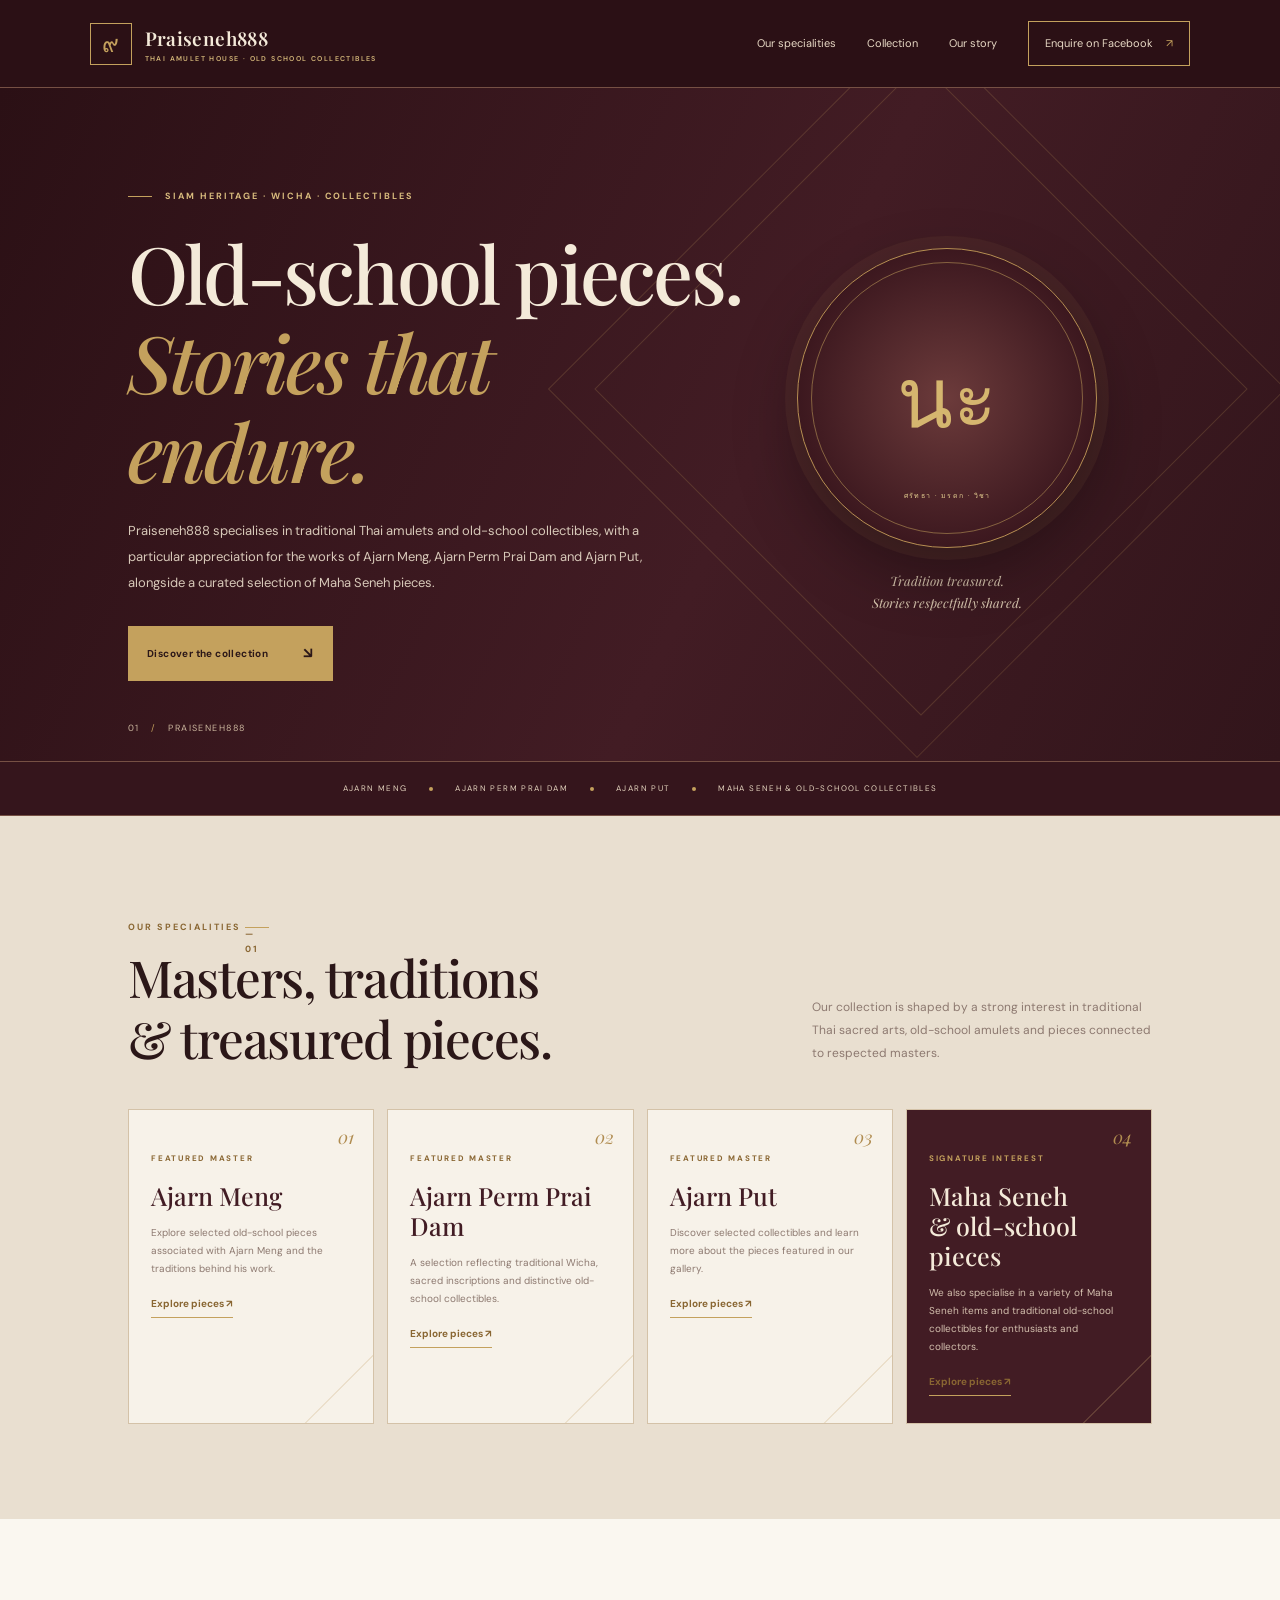
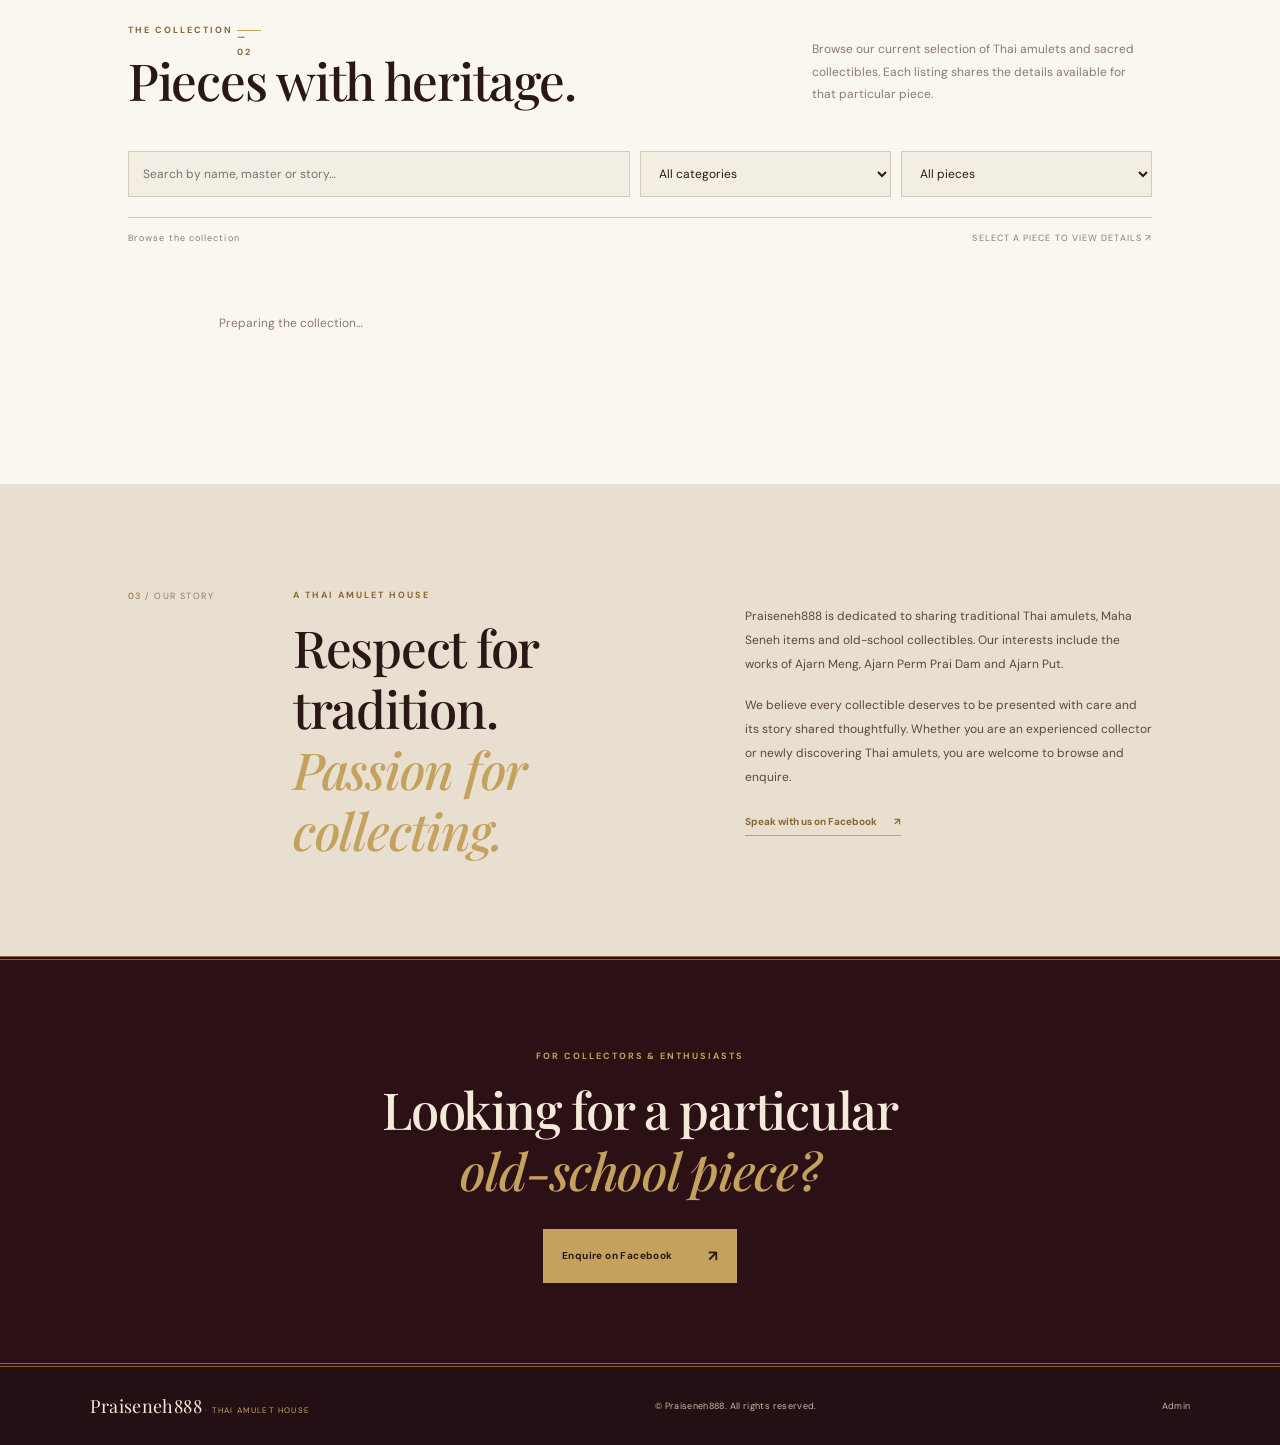
==== index.html @ 52d5dd99 "Add files via upload" ====
<!doctype html>
<html lang="en">
<head>
<meta charset="UTF-8"><meta name="viewport" content="width=device-width, initial-scale=1">
<meta name="theme-color" content="#2b1015">
<title>Praiseneh888 | Thai Amulet House</title>
<meta name="description" content="Praiseneh888 specialises in old-school Thai amulets, Maha Seneh pieces and traditional collectibles from respected masters.">
<link rel="preconnect" href="https://fonts.googleapis.com"><link rel="preconnect" href="https://fonts.gstatic.com" crossorigin>
<link href="https://fonts.googleapis.com/css2?family=DM+Sans:wght@400;500;600;700&family=Playfair+Display:ital,wght@0,500;0,600;0,700;1,500&display=swap" rel="stylesheet">
<link rel="stylesheet" href="/styles.css">
</head>
<body>
<header class="site-header">
<a class="brand" href="/" aria-label="Praiseneh888 home"><span class="brand-symbol">๙</span><span class="brand-name">Praiseneh888<small>THAI AMULET HOUSE · OLD SCHOOL COLLECTIBLES</small></span></a>
<nav id="mainNav"><a href="#specialities">Our specialities</a><a href="#catalogue">Collection</a><a href="#about">Our story</a><a class="nav-cta" href="https://www.facebook.com/Praiseneh888" target="_blank" rel="noreferrer">Enquire on Facebook <span>↗</span></a></nav>
<button class="menu-toggle" id="menuToggle" aria-label="Open menu">☰</button>
</header>
<main>
<section class="hero">
<div class="hero-copy">
<p class="eyebrow"><span></span> SIAM HERITAGE · WICHA · COLLECTIBLES</p>
<h1>Old-school pieces.<br><em>Stories that endure.</em></h1>
<p class="hero-description">Praiseneh888 specialises in traditional Thai amulets and old-school collectibles, with a particular appreciation for the works of Ajarn Meng, Ajarn Perm Prai Dam and Ajarn Put, alongside a curated selection of Maha Seneh pieces.</p>
<a class="primary-button" href="#catalogue">Discover the collection <span>↘</span></a>
</div>
<div class="hero-aside"><div class="hero-art"><div class="art-ring"></div><span class="art-monogram">นะ</span><span class="art-caption">ศรัทธา · มรดก · วิชา</span></div><p class="hero-note">Tradition treasured.<br>Stories respectfully shared.</p></div>
<div class="hero-index">01 <span>/</span> PRAISENEH888</div>
</section>
<div class="ticker"><span>AJARN MENG</span><i></i><span>AJARN PERM PRAI DAM</span><i></i><span>AJARN PUT</span><i></i><span>MAHA SENEH & OLD-SCHOOL COLLECTIBLES</span></div>
<section class="specialities section" id="specialities">
<div class="section-heading"><div><p class="eyebrow">OUR SPECIALITIES <span>— 01</span></p><h2>Masters, traditions<br>& treasured pieces.</h2></div><p class="section-intro">Our collection is shaped by a strong interest in traditional Thai sacred arts, old-school amulets and pieces connected to respected masters.</p></div>
<div class="speciality-grid">
<article class="speciality-card"><span class="speciality-no">01</span><p class="eyebrow">FEATURED MASTER</p><h3>Ajarn Meng</h3><p>Explore selected old-school pieces associated with Ajarn Meng and the traditions behind his work.</p><a href="#catalogue" class="text-link">Explore pieces ↗</a></article>
<article class="speciality-card"><span class="speciality-no">02</span><p class="eyebrow">FEATURED MASTER</p><h3>Ajarn Perm Prai Dam</h3><p>A selection reflecting traditional Wicha, sacred inscriptions and distinctive old-school collectibles.</p><a href="#catalogue" class="text-link">Explore pieces ↗</a></article>
<article class="speciality-card"><span class="speciality-no">03</span><p class="eyebrow">FEATURED MASTER</p><h3>Ajarn Put</h3><p>Discover selected collectibles and learn more about the pieces featured in our gallery.</p><a href="#catalogue" class="text-link">Explore pieces ↗</a></article>
<article class="speciality-card speciality-feature"><span class="speciality-no">04</span><p class="eyebrow">SIGNATURE INTEREST</p><h3>Maha Seneh<br>& old-school pieces</h3><p>We also specialise in a variety of Maha Seneh items and traditional old-school collectibles for enthusiasts and collectors.</p><a href="#catalogue" class="text-link">Explore pieces ↗</a></article>
</div>
</section>
<section class="catalogue section" id="catalogue">
<div class="section-heading"><div><p class="eyebrow">THE COLLECTION <span>— 02</span></p><h2>Pieces with heritage.</h2></div><p class="section-intro">Browse our current selection of Thai amulets and sacred collectibles. Each listing shares the details available for that particular piece.</p></div>
<div class="filters"><input id="searchInput" type="search" placeholder="Search by name, master or story…" aria-label="Search catalogue"><select id="categoryFilter" aria-label="Filter by category"><option value="">All categories</option></select><select id="statusFilter" aria-label="Filter by availability"><option value="">All pieces</option><option value="available">Available</option><option value="reserved">Reserved</option><option value="sold">Past collection</option></select></div>
<div class="collection-meta"><span id="resultCount">Browse the collection</span><span>SELECT A PIECE TO VIEW DETAILS ↗</span></div>
<div id="catalogueGrid" class="catalogue-grid"><div class="loading">Preparing the collection…</div></div><p id="emptyState" class="empty-state" hidden>No pieces match your search yet.</p>
</section>
<section class="about section" id="about">
<div class="about-number">03 <span>/ OUR STORY</span></div><div class="about-content"><p class="eyebrow">A THAI AMULET HOUSE</p><h2>Respect for tradition.<br><em>Passion for collecting.</em></h2></div>
<div class="about-text"><p>Praiseneh888 is dedicated to sharing traditional Thai amulets, Maha Seneh items and old-school collectibles. Our interests include the works of Ajarn Meng, Ajarn Perm Prai Dam and Ajarn Put.</p><p>We believe every collectible deserves to be presented with care and its story shared thoughtfully. Whether you are an experienced collector or newly discovering Thai amulets, you are welcome to browse and enquire.</p><a class="text-link" href="https://www.facebook.com/Praiseneh888" target="_blank" rel="noreferrer">Speak with us on Facebook <span>↗</span></a></div>
</section>
<section class="contact-band"><p class="eyebrow">FOR COLLECTORS & ENTHUSIASTS</p><h2>Looking for a particular<br><em>old-school piece?</em></h2><a class="primary-button" href="https://www.facebook.com/Praiseneh888" target="_blank" rel="noreferrer">Enquire on Facebook <span>↗</span></a></section>
</main>
<footer><a class="footer-brand" href="/">Praiseneh888<span> · THAI AMULET HOUSE</span></a><span>© <span id="year"></span> Praiseneh888. All rights reserved.</span><a href="/admin.html">Admin</a></footer>
<div class="modal" id="detailModal" aria-hidden="true"><div class="modal-backdrop" data-close></div><div class="modal-panel"><button class="modal-close" data-close aria-label="Close">×</button><div id="modalContent"></div></div></div>
<script type="module" src="/app.js"></script>
</body></html>
---- styles.css ----
:root{--paper:#f3eee4;--paper2:#e8ddca;--white:#faf7f0;--ink:#2b1718;--ink2:#5d4540;--muted:#8d7970;--line:#d8c9b4;--gold:#c4a15d;--gold-dark:#896632;--burgundy:#421c24;--burgundy2:#2b1015;--serif:"Playfair Display",Georgia,serif;--sans:"DM Sans",Arial,sans-serif}
*{box-sizing:border-box}html{scroll-behavior:smooth}body{margin:0;background:var(--paper);color:var(--ink);font-family:var(--sans);line-height:1.65}a{color:inherit;text-decoration:none}
.site-header{height:88px;padding:0 7vw;display:flex;align-items:center;justify-content:space-between;border-bottom:1px solid #765044;background:var(--burgundy2);color:#f4ead9;position:sticky;top:0;z-index:10}.brand{display:flex;align-items:center;gap:13px}.brand-symbol{width:42px;height:42px;border:1px solid var(--gold);display:grid;place-items:center;color:var(--gold);font:23px var(--serif)}.brand-name{font:600 19px var(--serif);letter-spacing:.02em}.brand-name small{display:block;font:600 7px var(--sans);letter-spacing:.2em;color:#d4b779;margin-top:3px}.site-header nav{display:flex;gap:31px;align-items:center;font-size:11px;color:#e7d8c4}.site-header nav a:hover{color:var(--gold)}.nav-cta{border:1px solid var(--gold);padding:12px 16px}.nav-cta span{color:var(--gold);margin-left:10px}.menu-toggle{display:none;background:none;color:#f4ead9;border:0;font-size:24px}
.hero{min-height:590px;padding:92px 10vw 80px;position:relative;display:grid;grid-template-columns:1.2fr .8fr;align-items:center;overflow:hidden;background:linear-gradient(115deg,#2b1015 0%,#421c24 58%,#32151b 100%);color:#f4ead9}.hero:before,.hero:after{content:"";position:absolute;pointer-events:none;border:1px solid #c4a15d35;transform:rotate(45deg)}.hero:before{width:520px;height:520px;right:8%;top:40px}.hero:after{width:460px;height:460px;right:10%;top:70px}.hero-copy{position:relative;z-index:1;max-width:710px}.eyebrow{color:var(--gold-dark);font-size:9px;letter-spacing:.22em;font-weight:700}.hero .eyebrow{color:#d8bb7d}.eyebrow span{display:inline-block;width:24px;height:1px;background:var(--gold);vertical-align:middle;margin-right:9px}.hero h1{font:clamp(47px,6.2vw,80px)/1.12 var(--serif);font-weight:500;letter-spacing:-.035em;margin:24px 0}.hero h1 em,.section h2 em,.contact-band h2 em{color:var(--gold);font-weight:500}.hero-description{max-width:540px;color:#d8c9b9;font-size:13px;line-height:2;margin:0 0 30px}.primary-button{display:inline-flex;align-items:center;justify-content:space-between;gap:35px;background:var(--gold);color:#2b1718;padding:15px 19px;font-size:10px;font-weight:700;letter-spacing:.04em;transition:.2s}.primary-button:hover{background:#dfc78e}.primary-button span{font-size:15px}.hero-aside{position:relative;z-index:1;display:flex;flex-direction:column;align-items:center}.hero-art{width:min(300px,25vw);aspect-ratio:1;border-radius:50%;background:radial-gradient(circle,#6c3b3b,#3b171e 72%);border:1px solid #b68f52;display:flex;align-items:center;justify-content:center;position:relative;box-shadow:0 0 0 12px #c4a15d10,0 25px 65px #0005}.art-ring{position:absolute;inset:13px;border:1px solid #c4a15d88;border-radius:50%}.art-monogram{font:82px var(--serif);color:#d5b66f}.art-caption{position:absolute;bottom:45px;font-size:7px;letter-spacing:.2em;color:#e0c98d}.hero-note{font:italic 13px var(--serif);text-align:center;color:#d5c3ac;line-height:1.7;margin:22px 0 0}.hero-index{position:absolute;bottom:25px;left:10vw;font-size:9px;letter-spacing:.16em;color:#cbb69e}.hero-index span{color:var(--gold);padding:0 8px}
.ticker{min-height:55px;border-block:1px solid #765044;display:flex;align-items:center;justify-content:center;gap:22px;font-size:8px;letter-spacing:.17em;color:#e4d4be;background:#35151c;flex-wrap:wrap;padding:12px}.ticker i{width:4px;height:4px;background:var(--gold);border-radius:50%}
.section{padding:95px 10vw}.section-heading{display:grid;grid-template-columns:1fr 340px;gap:40px;align-items:end;margin-bottom:40px}.section h2,.contact-band h2{font:clamp(34px,4vw,51px)/1.2 var(--serif);font-weight:500;letter-spacing:-.025em;margin:12px 0 0}.section-intro{font-size:12px;line-height:1.9;color:var(--muted);margin:0 0 5px}
.specialities{background:#e9dfd0}.speciality-grid{display:grid;grid-template-columns:repeat(4,minmax(0,1fr));gap:13px}.speciality-card{position:relative;min-height:250px;padding:27px 22px;background:#f7f2e9;border:1px solid #d4c2a8;overflow:hidden}.speciality-card:after{content:"";position:absolute;width:120px;height:120px;border:1px solid #c5a66c55;transform:rotate(45deg);right:-70px;bottom:-70px}.speciality-no{position:absolute;right:19px;top:15px;font:italic 18px var(--serif);color:#b08c50}.speciality-card .eyebrow{font-size:8px;margin:15px 0}.speciality-card h3{font:25px/1.2 var(--serif);font-weight:500;margin:10px 0 13px;color:var(--burgundy)}.speciality-card p:not(.eyebrow){font-size:10px;line-height:1.8;color:var(--muted)}.speciality-card .text-link{position:relative;z-index:1}.speciality-feature{background:var(--burgundy);color:#f4ead9}.speciality-feature h3{color:#f4ead9}.speciality-feature p:not(.eyebrow){color:#d4c0ae}.speciality-feature .eyebrow{color:var(--gold)}
.catalogue{background:var(--white)}.filters{display:grid;grid-template-columns:2fr 1fr 1fr;gap:10px;margin-bottom:20px}.filters input,.filters select,input,textarea,select{width:100%;background:var(--paper);border:1px solid var(--line);color:var(--ink);padding:13px 14px;border-radius:0;font:12px var(--sans);outline:none}.filters input:focus,.filters select:focus,input:focus,textarea:focus,select:focus{border-color:var(--gold-dark)}.collection-meta{display:flex;justify-content:space-between;padding:13px 0;border-top:1px solid var(--line);font-size:9px;letter-spacing:.12em;color:var(--muted)}.catalogue-grid{display:grid;grid-template-columns:repeat(3,minmax(0,1fr));gap:22px}.amulet-card{background:#f3eee4;border:1px solid #e2d7c6;cursor:pointer;transition:transform .25s,border-color .25s;overflow:hidden}.amulet-card:hover{transform:translateY(-4px);border-color:#b99a61}.card-image{height:300px;background:linear-gradient(145deg,#e8dfd0,#d4c6b1);display:grid;place-items:center;overflow:hidden}.card-image img{width:100%;height:100%;object-fit:cover;transition:transform .5s}.amulet-card:hover .card-image img{transform:scale(1.035)}.image-placeholder{font:68px var(--serif);color:#a18a64}.card-body{padding:19px 20px 17px}.card-kicker{font-size:8px;letter-spacing:.17em;color:var(--gold-dark);text-transform:uppercase}.card-body h3{font:21px var(--serif);font-weight:500;margin:8px 0;color:var(--burgundy)}.card-body p{font-size:11px;line-height:1.8;color:var(--muted);margin:0 0 17px;display:-webkit-box;-webkit-line-clamp:2;-webkit-box-orient:vertical;overflow:hidden}.card-bottom{display:flex;justify-content:space-between;align-items:center;border-top:1px solid var(--line);padding-top:13px;font-size:10px}.price{color:var(--burgundy);font-weight:700;letter-spacing:.03em}.status{font-size:8px;text-transform:uppercase;letter-spacing:.12em;padding:5px 8px;border:1px solid var(--line);color:var(--muted)}.status.available{color:#52634f;border-color:#b9c5b3}.status.reserved{color:#96743d;border-color:#d7c49f}.status.sold{color:#958d83}.loading,.empty-state{text-align:center;color:var(--muted);padding:55px;font-size:12px}
.about{display:grid;grid-template-columns:120px 1fr 1fr;gap:45px;align-items:start;background:#e9dfd0}.about-number{font-size:9px;letter-spacing:.16em;color:var(--gold-dark);padding-top:10px}.about-number span{color:var(--muted)}.about-content h2{margin-top:14px}.about-text{padding-top:25px}.about-text p{font-size:12px;line-height:2;color:var(--ink2);margin:0 0 17px}.text-link{display:inline-block;color:var(--gold-dark);font-size:10px;font-weight:700;margin-top:8px;border-bottom:1px solid var(--gold);padding-bottom:5px}.text-link span{margin-left:15px}.contact-band{text-align:center;padding:80px 20px;background:var(--burgundy2);color:#f4ead9;border-block:4px double var(--gold-dark)}.contact-band .eyebrow{color:var(--gold)}.contact-band h2{margin:15px 0 27px}.contact-band .primary-button{margin:auto}
footer{display:flex;justify-content:space-between;align-items:center;padding:27px 7vw;background:#241014;color:#c8b8a5;font-size:9px;letter-spacing:.04em}.footer-brand{font:18px var(--serif);color:#f4ead9}.footer-brand span{font:8px var(--sans);letter-spacing:.15em;color:var(--gold)}
.modal{display:none;position:fixed;inset:0;z-index:30;align-items:center;justify-content:center;padding:20px}.modal.open{display:flex}.modal-backdrop{position:absolute;inset:0;background:#171612b8;backdrop-filter:blur(4px)}.modal-panel{position:relative;max-width:900px;width:100%;max-height:90vh;overflow:auto;background:var(--white);border:1px solid var(--gold);padding:34px}.modal-close{position:absolute;right:15px;top:9px;background:none;border:0;color:var(--ink);font-size:28px;cursor:pointer}.modal-detail{display:grid;grid-template-columns:1fr 1fr;gap:30px}.modal-detail img{width:100%;max-height:480px;object-fit:contain;background:var(--paper);margin-bottom:8px}.modal-detail h2{font:36px var(--serif);margin:8px 0;color:var(--burgundy)}.modal-detail p{color:var(--ink2);font-size:12px;line-height:1.9;white-space:pre-wrap}.modal-detail .price{color:var(--gold-dark)}
.admin-page{min-height:100vh;background:var(--paper)}.admin-page .site-header{position:static}.admin-wrap{max-width:1200px;margin:auto;padding:60px 24px}.admin-login{max-width:430px;margin:30px auto;background:var(--white);border:1px solid var(--line);padding:32px}.admin-login h1,.admin-title h1{font:38px var(--serif);margin:5px 0 20px}.admin-login label,.editor label{display:block;font-size:11px;color:var(--ink2);margin:14px 0}.admin-login input,.editor input,.editor textarea,.editor select{display:block;margin-top:6px}.admin-columns{display:grid;grid-template-columns:390px 1fr;gap:30px}.editor{background:var(--white);border:1px solid var(--line);padding:24px;height:max-content}.editor h2,.admin-list h2{font:25px var(--serif);margin:0 0 18px}.form-row{display:grid;grid-template-columns:1fr 1fr;gap:12px}.form-row label{margin-top:0}.admin-title,.list-heading{display:flex;justify-content:space-between;align-items:center;margin-bottom:25px}.admin-item{display:flex;gap:14px;align-items:center;padding:13px;background:var(--white);border-bottom:1px solid var(--line)}.admin-thumb{width:65px;height:65px;object-fit:cover;background:var(--paper2)}.admin-item-info{flex:1}.admin-item-info strong{display:block;font:18px var(--serif)}.admin-item-info small{color:var(--muted)}.admin-actions{display:flex;gap:8px}.admin-actions button,.outline-button{background:transparent;border:1px solid var(--line);color:var(--ink);padding:8px 11px;cursor:pointer}.outline-button{padding:11px 15px}.form-message{font-size:11px;color:var(--gold-dark);min-height:18px}.tiny{font-size:10px}.admin-wrap [hidden]{display:none!important}.admin-page .gold-button{background:var(--burgundy);color:#fff4e4;padding:13px 18px;border:0;cursor:pointer}.admin-page .muted{color:var(--muted)}
@media(max-width:950px){.speciality-grid{grid-template-columns:repeat(2,minmax(0,1fr))}.hero{padding:75px 7vw;grid-template-columns:1fr .65fr}.hero-art{width:min(250px,28vw)}.section{padding:75px 7vw}.catalogue-grid{grid-template-columns:repeat(2,minmax(0,1fr))}.about{grid-template-columns:70px 1fr;gap:25px}.about-text{grid-column:2;padding-top:0}.admin-columns{grid-template-columns:1fr}}
@media(max-width:600px){.site-header{height:72px;padding:0 5vw}.site-header nav{display:none;position:absolute;top:72px;left:0;right:0;background:var(--burgundy2);padding:22px;flex-direction:column;border-bottom:1px solid var(--gold-dark)}.site-header nav.open{display:flex}.menu-toggle{display:block}.hero{min-height:660px;padding:60px 7vw 75px;grid-template-columns:1fr}.hero:before{width:330px;height:330px;right:-130px;top:300px}.hero:after{width:290px;height:290px;right:-110px;top:320px}.hero h1{font-size:48px}.hero-description{font-size:12px}.hero-aside{position:absolute;right:6vw;bottom:52px;opacity:.8}.hero-art{width:145px}.art-monogram{font-size:54px}.art-caption{font-size:5px;bottom:24px}.hero-note{display:none}.hero-index{left:7vw}.ticker{gap:9px;font-size:6px;letter-spacing:.1em}.section{padding:62px 6vw}.section-heading{grid-template-columns:1fr;gap:10px}.section h2,.contact-band h2{font-size:36px}.speciality-grid{grid-template-columns:1fr}.speciality-card{min-height:205px}.filters{grid-template-columns:1fr}.collection-meta{font-size:7px}.catalogue-grid{grid-template-columns:1fr;gap:16px}.card-image{height:310px}.about{padding:62px 7vw;grid-template-columns:1fr;gap:12px}.about-text{grid-column:auto}.about-content h2{font-size:39px}.contact-band{padding:65px 20px}footer{padding:23px 6vw;gap:12px;flex-wrap:wrap}.footer-brand{width:100%}.modal-detail{grid-template-columns:1fr}.modal-panel{padding:24px 18px}.form-row{grid-template-columns:1fr}.admin-wrap{padding:35px 16px}.admin-title{align-items:flex-start}.admin-item{flex-wrap:wrap}}
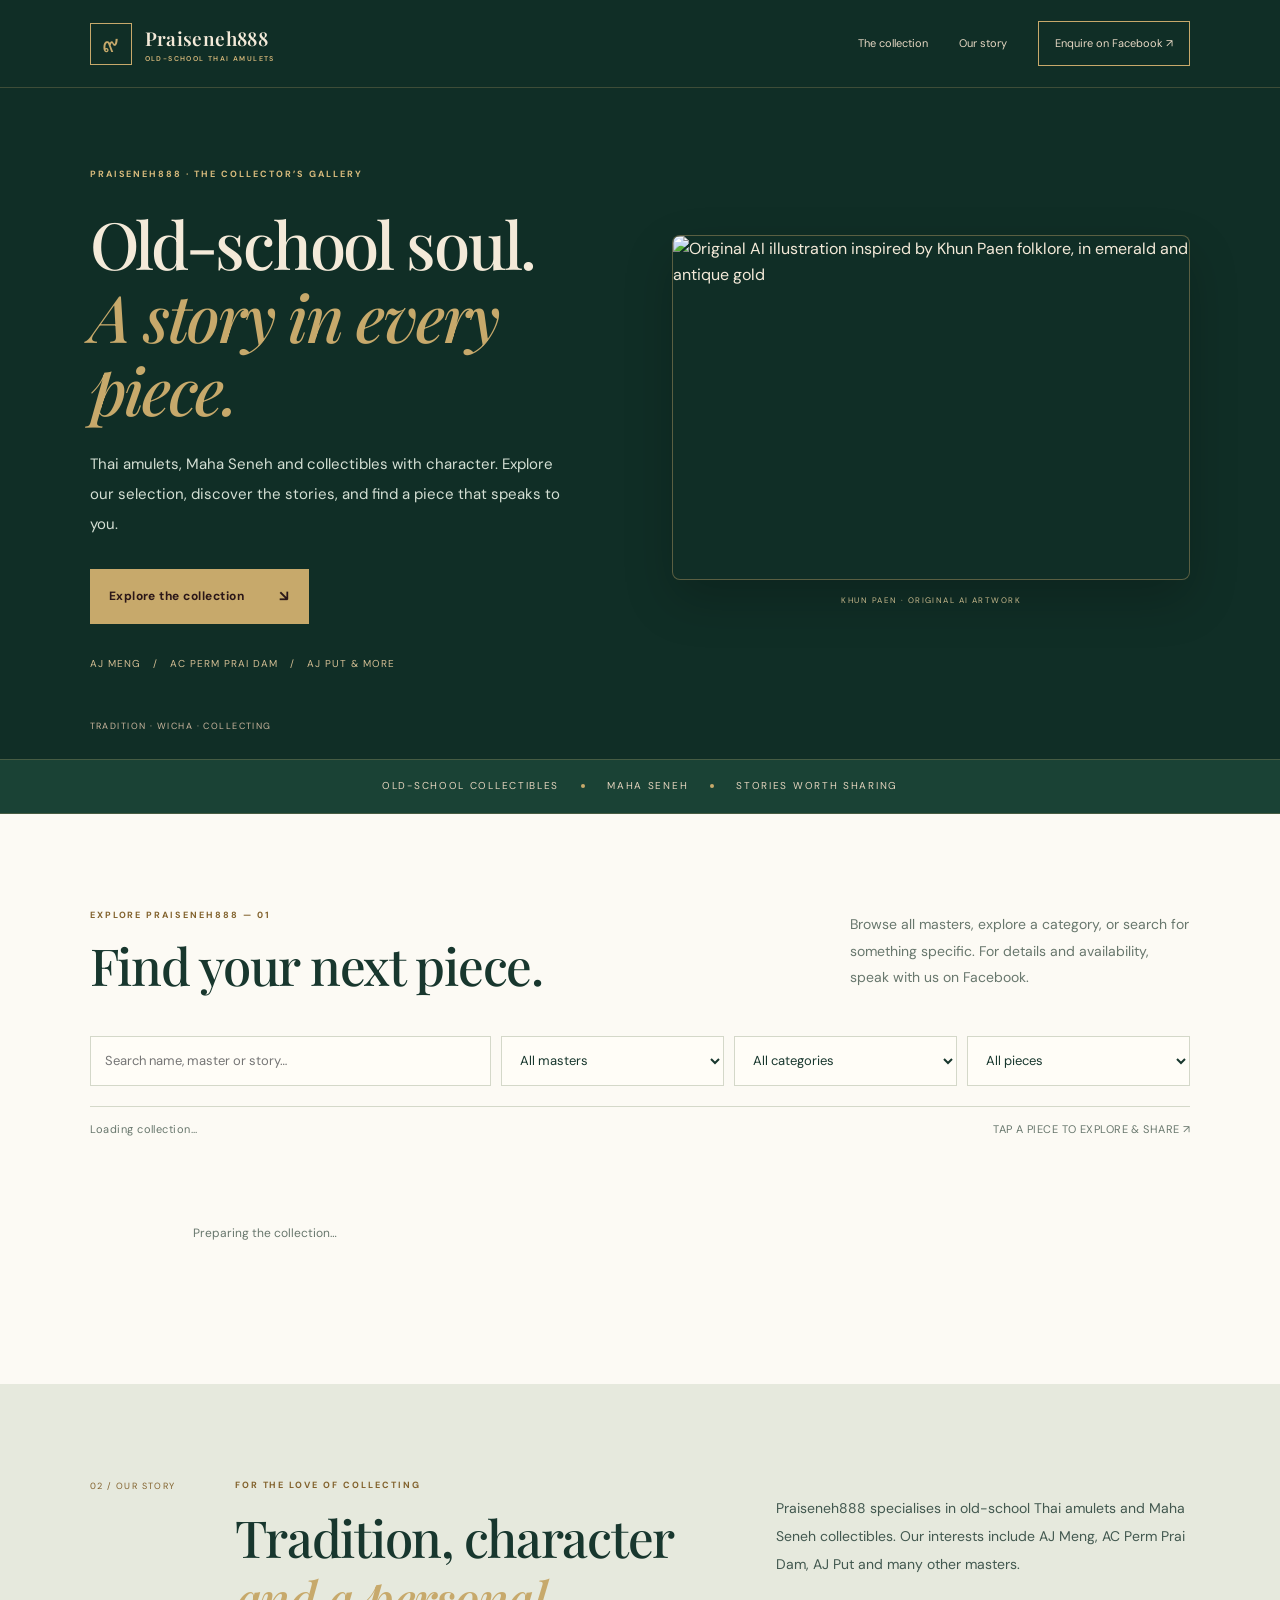
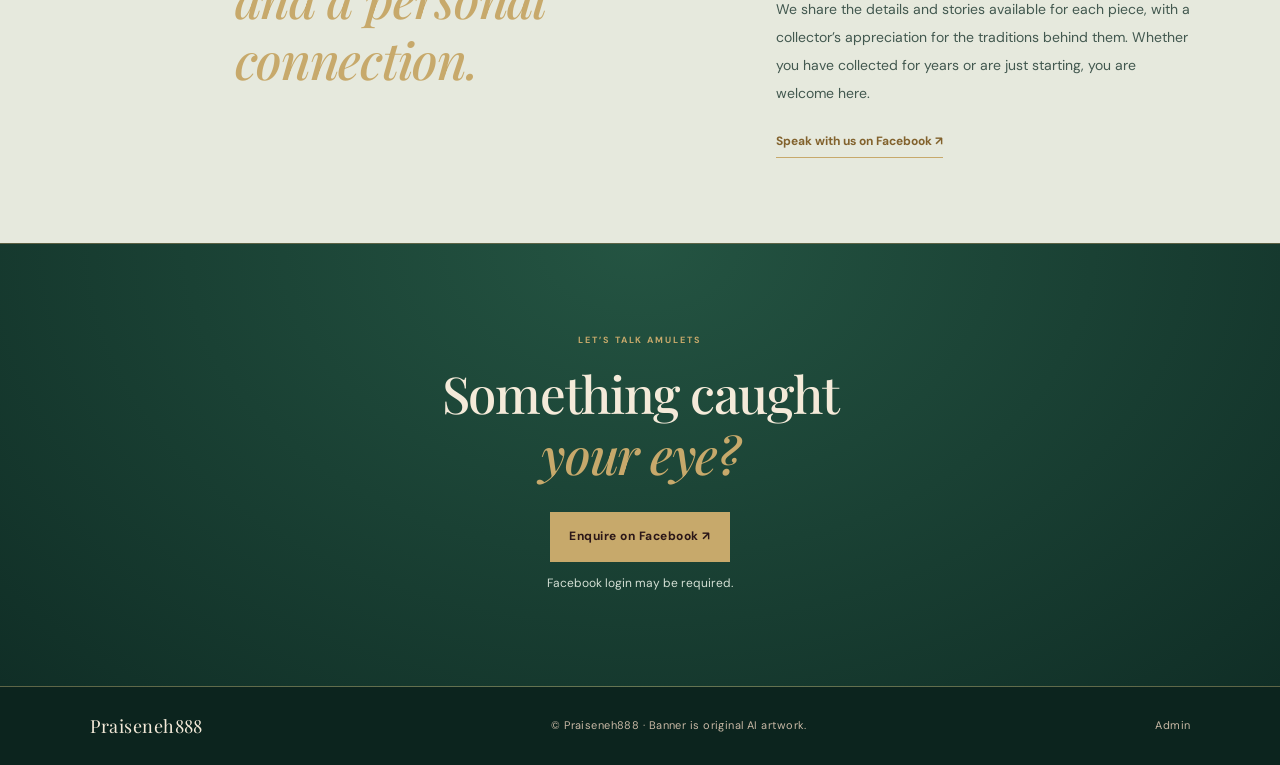
==== commit 7c9b181b: "Add files via upload" ====
--- a/index.html
+++ b/index.html
@@ -1,54 +1,9 @@
 <!doctype html>
-<html lang="en">
-<head>
-<meta charset="UTF-8"><meta name="viewport" content="width=device-width, initial-scale=1">
-<meta name="theme-color" content="#2b1015">
-<title>Praiseneh888 | Thai Amulet House</title>
-<meta name="description" content="Praiseneh888 specialises in old-school Thai amulets, Maha Seneh pieces and traditional collectibles from respected masters.">
-<link rel="preconnect" href="https://fonts.googleapis.com"><link rel="preconnect" href="https://fonts.gstatic.com" crossorigin>
-<link href="https://fonts.googleapis.com/css2?family=DM+Sans:wght@400;500;600;700&family=Playfair+Display:ital,wght@0,500;0,600;0,700;1,500&display=swap" rel="stylesheet">
-<link rel="stylesheet" href="/styles.css">
-</head>
-<body>
-<header class="site-header">
-<a class="brand" href="/" aria-label="Praiseneh888 home"><span class="brand-symbol">๙</span><span class="brand-name">Praiseneh888<small>THAI AMULET HOUSE · OLD SCHOOL COLLECTIBLES</small></span></a>
-<nav id="mainNav"><a href="#specialities">Our specialities</a><a href="#catalogue">Collection</a><a href="#about">Our story</a><a class="nav-cta" href="https://www.facebook.com/Praiseneh888" target="_blank" rel="noreferrer">Enquire on Facebook <span>↗</span></a></nav>
-<button class="menu-toggle" id="menuToggle" aria-label="Open menu">☰</button>
-</header>
-<main>
-<section class="hero">
-<div class="hero-copy">
-<p class="eyebrow"><span></span> SIAM HERITAGE · WICHA · COLLECTIBLES</p>
-<h1>Old-school pieces.<br><em>Stories that endure.</em></h1>
-<p class="hero-description">Praiseneh888 specialises in traditional Thai amulets and old-school collectibles, with a particular appreciation for the works of Ajarn Meng, Ajarn Perm Prai Dam and Ajarn Put, alongside a curated selection of Maha Seneh pieces.</p>
-<a class="primary-button" href="#catalogue">Discover the collection <span>↘</span></a>
-</div>
-<div class="hero-aside"><div class="hero-art"><div class="art-ring"></div><span class="art-monogram">นะ</span><span class="art-caption">ศรัทธา · มรดก · วิชา</span></div><p class="hero-note">Tradition treasured.<br>Stories respectfully shared.</p></div>
-<div class="hero-index">01 <span>/</span> PRAISENEH888</div>
-</section>
-<div class="ticker"><span>AJARN MENG</span><i></i><span>AJARN PERM PRAI DAM</span><i></i><span>AJARN PUT</span><i></i><span>MAHA SENEH & OLD-SCHOOL COLLECTIBLES</span></div>
-<section class="specialities section" id="specialities">
-<div class="section-heading"><div><p class="eyebrow">OUR SPECIALITIES <span>— 01</span></p><h2>Masters, traditions<br>& treasured pieces.</h2></div><p class="section-intro">Our collection is shaped by a strong interest in traditional Thai sacred arts, old-school amulets and pieces connected to respected masters.</p></div>
-<div class="speciality-grid">
-<article class="speciality-card"><span class="speciality-no">01</span><p class="eyebrow">FEATURED MASTER</p><h3>Ajarn Meng</h3><p>Explore selected old-school pieces associated with Ajarn Meng and the traditions behind his work.</p><a href="#catalogue" class="text-link">Explore pieces ↗</a></article>
-<article class="speciality-card"><span class="speciality-no">02</span><p class="eyebrow">FEATURED MASTER</p><h3>Ajarn Perm Prai Dam</h3><p>A selection reflecting traditional Wicha, sacred inscriptions and distinctive old-school collectibles.</p><a href="#catalogue" class="text-link">Explore pieces ↗</a></article>
-<article class="speciality-card"><span class="speciality-no">03</span><p class="eyebrow">FEATURED MASTER</p><h3>Ajarn Put</h3><p>Discover selected collectibles and learn more about the pieces featured in our gallery.</p><a href="#catalogue" class="text-link">Explore pieces ↗</a></article>
-<article class="speciality-card speciality-feature"><span class="speciality-no">04</span><p class="eyebrow">SIGNATURE INTEREST</p><h3>Maha Seneh<br>& old-school pieces</h3><p>We also specialise in a variety of Maha Seneh items and traditional old-school collectibles for enthusiasts and collectors.</p><a href="#catalogue" class="text-link">Explore pieces ↗</a></article>
-</div>
-</section>
-<section class="catalogue section" id="catalogue">
-<div class="section-heading"><div><p class="eyebrow">THE COLLECTION <span>— 02</span></p><h2>Pieces with heritage.</h2></div><p class="section-intro">Browse our current selection of Thai amulets and sacred collectibles. Each listing shares the details available for that particular piece.</p></div>
-<div class="filters"><input id="searchInput" type="search" placeholder="Search by name, master or story…" aria-label="Search catalogue"><select id="categoryFilter" aria-label="Filter by category"><option value="">All categories</option></select><select id="statusFilter" aria-label="Filter by availability"><option value="">All pieces</option><option value="available">Available</option><option value="reserved">Reserved</option><option value="sold">Past collection</option></select></div>
-<div class="collection-meta"><span id="resultCount">Browse the collection</span><span>SELECT A PIECE TO VIEW DETAILS ↗</span></div>
-<div id="catalogueGrid" class="catalogue-grid"><div class="loading">Preparing the collection…</div></div><p id="emptyState" class="empty-state" hidden>No pieces match your search yet.</p>
-</section>
-<section class="about section" id="about">
-<div class="about-number">03 <span>/ OUR STORY</span></div><div class="about-content"><p class="eyebrow">A THAI AMULET HOUSE</p><h2>Respect for tradition.<br><em>Passion for collecting.</em></h2></div>
-<div class="about-text"><p>Praiseneh888 is dedicated to sharing traditional Thai amulets, Maha Seneh items and old-school collectibles. Our interests include the works of Ajarn Meng, Ajarn Perm Prai Dam and Ajarn Put.</p><p>We believe every collectible deserves to be presented with care and its story shared thoughtfully. Whether you are an experienced collector or newly discovering Thai amulets, you are welcome to browse and enquire.</p><a class="text-link" href="https://www.facebook.com/Praiseneh888" target="_blank" rel="noreferrer">Speak with us on Facebook <span>↗</span></a></div>
-</section>
-<section class="contact-band"><p class="eyebrow">FOR COLLECTORS & ENTHUSIASTS</p><h2>Looking for a particular<br><em>old-school piece?</em></h2><a class="primary-button" href="https://www.facebook.com/Praiseneh888" target="_blank" rel="noreferrer">Enquire on Facebook <span>↗</span></a></section>
-</main>
-<footer><a class="footer-brand" href="/">Praiseneh888<span> · THAI AMULET HOUSE</span></a><span>© <span id="year"></span> Praiseneh888. All rights reserved.</span><a href="/admin.html">Admin</a></footer>
-<div class="modal" id="detailModal" aria-hidden="true"><div class="modal-backdrop" data-close></div><div class="modal-panel"><button class="modal-close" data-close aria-label="Close">×</button><div id="modalContent"></div></div></div>
-<script type="module" src="/app.js"></script>
-</body></html>+<html lang="en"><head><meta charset="UTF-8"><meta name="viewport" content="width=device-width,initial-scale=1"><meta name="theme-color" content="#123d33"><title>Praiseneh888 | Old-School Thai Amulets</title><meta name="description" content="Explore old-school Thai amulets and Maha Seneh collectibles at Praiseneh888. Featuring AJ Meng, AC Perm Prai Dam, AJ Put and more."><link rel="preconnect" href="https://fonts.googleapis.com"><link rel="preconnect" href="https://fonts.gstatic.com" crossorigin><link href="https://fonts.googleapis.com/css2?family=DM+Sans:wght@400;500;600;700&family=Playfair+Display:ital,wght@0,500;0,600;0,700;1,500&display=swap" rel="stylesheet"><link rel="stylesheet" href="/styles.css?v=emerald1"></head><body>
+<header class="site-header"><a class="brand" href="/" aria-label="Praiseneh888 home"><span class="brand-symbol">๙</span><span class="brand-name">Praiseneh888<small>OLD-SCHOOL THAI AMULETS</small></span></a><nav id="mainNav"><a href="#catalogue">The collection</a><a href="#about">Our story</a><a class="nav-cta" href="https://www.facebook.com/profile.php?id=100081192944434" target="_blank" rel="noopener noreferrer">Enquire on Facebook ↗</a></nav><button class="menu-toggle" id="menuToggle" aria-label="Open menu" aria-controls="mainNav">☰</button></header>
+<main><section class="hero"><div class="hero-copy"><p class="eyebrow">PRAISENEH888 · THE COLLECTOR’S GALLERY</p><h1>Old-school soul.<br><em>A story in every piece.</em></h1><p class="hero-description">Thai amulets, Maha Seneh and collectibles with character. Explore our selection, discover the stories, and find a piece that speaks to you.</p><a class="primary-button" href="#catalogue">Explore the collection <span>↘</span></a><p class="hero-masters">AJ MENG &nbsp; / &nbsp; AC PERM PRAI DAM &nbsp; / &nbsp; AJ PUT & MORE</p></div><figure class="hero-figure"><img src="/assets/khun-paen-hero.webp" alt="Original AI illustration inspired by Khun Paen folklore, in emerald and antique gold"><figcaption>KHUN PAEN · ORIGINAL AI ARTWORK</figcaption></figure><div class="hero-index">TRADITION · WICHA · COLLECTING</div></section>
+<div class="ticker"><span>OLD-SCHOOL COLLECTIBLES</span><i></i><span>MAHA SENEH</span><i></i><span>STORIES WORTH SHARING</span></div>
+<section class="catalogue section" id="catalogue"><div class="section-heading"><div><p class="eyebrow">EXPLORE PRAISENEH888 — 01</p><h2>Find your next piece.</h2></div><p class="section-intro">Browse all masters, explore a category, or search for something specific. For details and availability, speak with us on Facebook.</p></div><div class="filters"><input id="searchInput" type="search" placeholder="Search name, master or story…" aria-label="Search catalogue"><select id="masterFilter" aria-label="Filter by master"><option value="">All masters</option></select><select id="categoryFilter" aria-label="Filter by category"><option value="">All categories</option></select><select id="statusFilter" aria-label="Filter by availability"><option value="">All pieces</option><option value="available">Available</option><option value="reserved">Reserved</option><option value="sold">Past collection</option></select></div><div class="collection-meta"><span id="resultCount" aria-live="polite">Loading collection…</span><span class="collection-hint">TAP A PIECE TO EXPLORE & SHARE ↗</span></div><div id="catalogueGrid" class="catalogue-grid"><div class="loading">Preparing the collection…</div></div><p id="emptyState" class="empty-state" hidden>No pieces match your filters.</p></section>
+<section class="about section" id="about"><div class="about-number">02 / OUR STORY</div><div class="about-content"><p class="eyebrow">FOR THE LOVE OF COLLECTING</p><h2>Tradition, character<br><em>and a personal connection.</em></h2></div><div class="about-text"><p>Praiseneh888 specialises in old-school Thai amulets and Maha Seneh collectibles. Our interests include AJ Meng, AC Perm Prai Dam, AJ Put and many other masters.</p><p>We share the details and stories available for each piece, with a collector’s appreciation for the traditions behind them. Whether you have collected for years or are just starting, you are welcome here.</p><a class="text-link" href="https://www.facebook.com/profile.php?id=100081192944434" target="_blank" rel="noopener noreferrer">Speak with us on Facebook ↗</a></div></section>
+<section class="contact-band"><p class="eyebrow">LET’S TALK AMULETS</p><h2>Something caught<br><em>your eye?</em></h2><a class="primary-button" href="https://www.facebook.com/profile.php?id=100081192944434" target="_blank" rel="noopener noreferrer">Enquire on Facebook ↗</a><p class="contact-note">Facebook login may be required.</p></section></main>
+<footer><a class="footer-brand" href="/">Praiseneh888</a><span>© <span id="year"></span> Praiseneh888 · Banner is original AI artwork.</span><a href="/admin.html">Admin</a></footer><div class="modal" id="detailModal" aria-hidden="true"><div class="modal-backdrop" data-close></div><div class="modal-panel"><button class="modal-close" data-close aria-label="Close">×</button><div id="modalContent"></div></div></div><script type="module" src="/app.js?v=emerald1"></script></body></html>
--- a/styles.css
+++ b/styles.css
@@ -11,4 +11,11 @@
 .modal{display:none;position:fixed;inset:0;z-index:30;align-items:center;justify-content:center;padding:20px}.modal.open{display:flex}.modal-backdrop{position:absolute;inset:0;background:#171612b8;backdrop-filter:blur(4px)}.modal-panel{position:relative;max-width:900px;width:100%;max-height:90vh;overflow:auto;background:var(--white);border:1px solid var(--gold);padding:34px}.modal-close{position:absolute;right:15px;top:9px;background:none;border:0;color:var(--ink);font-size:28px;cursor:pointer}.modal-detail{display:grid;grid-template-columns:1fr 1fr;gap:30px}.modal-detail img{width:100%;max-height:480px;object-fit:contain;background:var(--paper);margin-bottom:8px}.modal-detail h2{font:36px var(--serif);margin:8px 0;color:var(--burgundy)}.modal-detail p{color:var(--ink2);font-size:12px;line-height:1.9;white-space:pre-wrap}.modal-detail .price{color:var(--gold-dark)}
 .admin-page{min-height:100vh;background:var(--paper)}.admin-page .site-header{position:static}.admin-wrap{max-width:1200px;margin:auto;padding:60px 24px}.admin-login{max-width:430px;margin:30px auto;background:var(--white);border:1px solid var(--line);padding:32px}.admin-login h1,.admin-title h1{font:38px var(--serif);margin:5px 0 20px}.admin-login label,.editor label{display:block;font-size:11px;color:var(--ink2);margin:14px 0}.admin-login input,.editor input,.editor textarea,.editor select{display:block;margin-top:6px}.admin-columns{display:grid;grid-template-columns:390px 1fr;gap:30px}.editor{background:var(--white);border:1px solid var(--line);padding:24px;height:max-content}.editor h2,.admin-list h2{font:25px var(--serif);margin:0 0 18px}.form-row{display:grid;grid-template-columns:1fr 1fr;gap:12px}.form-row label{margin-top:0}.admin-title,.list-heading{display:flex;justify-content:space-between;align-items:center;margin-bottom:25px}.admin-item{display:flex;gap:14px;align-items:center;padding:13px;background:var(--white);border-bottom:1px solid var(--line)}.admin-thumb{width:65px;height:65px;object-fit:cover;background:var(--paper2)}.admin-item-info{flex:1}.admin-item-info strong{display:block;font:18px var(--serif)}.admin-item-info small{color:var(--muted)}.admin-actions{display:flex;gap:8px}.admin-actions button,.outline-button{background:transparent;border:1px solid var(--line);color:var(--ink);padding:8px 11px;cursor:pointer}.outline-button{padding:11px 15px}.form-message{font-size:11px;color:var(--gold-dark);min-height:18px}.tiny{font-size:10px}.admin-wrap [hidden]{display:none!important}.admin-page .gold-button{background:var(--burgundy);color:#fff4e4;padding:13px 18px;border:0;cursor:pointer}.admin-page .muted{color:var(--muted)}
 @media(max-width:950px){.speciality-grid{grid-template-columns:repeat(2,minmax(0,1fr))}.hero{padding:75px 7vw;grid-template-columns:1fr .65fr}.hero-art{width:min(250px,28vw)}.section{padding:75px 7vw}.catalogue-grid{grid-template-columns:repeat(2,minmax(0,1fr))}.about{grid-template-columns:70px 1fr;gap:25px}.about-text{grid-column:2;padding-top:0}.admin-columns{grid-template-columns:1fr}}
-@media(max-width:600px){.site-header{height:72px;padding:0 5vw}.site-header nav{display:none;position:absolute;top:72px;left:0;right:0;background:var(--burgundy2);padding:22px;flex-direction:column;border-bottom:1px solid var(--gold-dark)}.site-header nav.open{display:flex}.menu-toggle{display:block}.hero{min-height:660px;padding:60px 7vw 75px;grid-template-columns:1fr}.hero:before{width:330px;height:330px;right:-130px;top:300px}.hero:after{width:290px;height:290px;right:-110px;top:320px}.hero h1{font-size:48px}.hero-description{font-size:12px}.hero-aside{position:absolute;right:6vw;bottom:52px;opacity:.8}.hero-art{width:145px}.art-monogram{font-size:54px}.art-caption{font-size:5px;bottom:24px}.hero-note{display:none}.hero-index{left:7vw}.ticker{gap:9px;font-size:6px;letter-spacing:.1em}.section{padding:62px 6vw}.section-heading{grid-template-columns:1fr;gap:10px}.section h2,.contact-band h2{font-size:36px}.speciality-grid{grid-template-columns:1fr}.speciality-card{min-height:205px}.filters{grid-template-columns:1fr}.collection-meta{font-size:7px}.catalogue-grid{grid-template-columns:1fr;gap:16px}.card-image{height:310px}.about{padding:62px 7vw;grid-template-columns:1fr;gap:12px}.about-text{grid-column:auto}.about-content h2{font-size:39px}.contact-band{padding:65px 20px}footer{padding:23px 6vw;gap:12px;flex-wrap:wrap}.footer-brand{width:100%}.modal-detail{grid-template-columns:1fr}.modal-panel{padding:24px 18px}.form-row{grid-template-columns:1fr}.admin-wrap{padding:35px 16px}.admin-title{align-items:flex-start}.admin-item{flex-wrap:wrap}}+@media(max-width:600px){.site-header{height:72px;padding:0 5vw}.site-header nav{display:none;position:absolute;top:72px;left:0;right:0;background:var(--burgundy2);padding:22px;flex-direction:column;border-bottom:1px solid var(--gold-dark)}.site-header nav.open{display:flex}.menu-toggle{display:block}.hero{min-height:660px;padding:60px 7vw 75px;grid-template-columns:1fr}.hero:before{width:330px;height:330px;right:-130px;top:300px}.hero:after{width:290px;height:290px;right:-110px;top:320px}.hero h1{font-size:48px}.hero-description{font-size:12px}.hero-aside{position:absolute;right:6vw;bottom:52px;opacity:.8}.hero-art{width:145px}.art-monogram{font-size:54px}.art-caption{font-size:5px;bottom:24px}.hero-note{display:none}.hero-index{left:7vw}.ticker{gap:9px;font-size:6px;letter-spacing:.1em}.section{padding:62px 6vw}.section-heading{grid-template-columns:1fr;gap:10px}.section h2,.contact-band h2{font-size:36px}.speciality-grid{grid-template-columns:1fr}.speciality-card{min-height:205px}.filters{grid-template-columns:1fr}.collection-meta{font-size:7px}.catalogue-grid{grid-template-columns:1fr;gap:16px}.card-image{height:310px}.about{padding:62px 7vw;grid-template-columns:1fr;gap:12px}.about-text{grid-column:auto}.about-content h2{font-size:39px}.contact-band{padding:65px 20px}footer{padding:23px 6vw;gap:12px;flex-wrap:wrap}.footer-brand{width:100%}.modal-detail{grid-template-columns:1fr}.modal-panel{padding:24px 18px}.form-row{grid-template-columns:1fr}.admin-wrap{padding:35px 16px}.admin-title{align-items:flex-start}.admin-item{flex-wrap:wrap}}
+/* Emerald gallery redesign; original admin styles remain above. */
+:root{--paper:#f2f0e7;--paper2:#e3e7dc;--white:#fcfaf4;--ink:#18372e;--ink2:#42584f;--muted:#68776d;--line:#d4d8c9;--gold:#c7a96b;--gold-dark:#82622d;--burgundy:#164737;--burgundy2:#102e26}
+[hidden]{display:none!important}section[id]{scroll-margin-top:108px}button{font-family:inherit}.site-header{background:#102e26;border-color:#c7a96b40}.hero{background:#102e26;min-height:650px;grid-template-columns:1.05fr 1fr;padding:70px 7vw 75px;gap:3vw}.hero:before,.hero:after{display:none}.hero h1{font-size:clamp(44px,5.1vw,74px)}.hero-description{color:#d4dfd4;font-size:15px;max-width:490px}.hero-masters{font-size:10px;letter-spacing:.1em;color:#d3be94;margin-top:30px;line-height:2}.hero-figure{margin:0;position:relative;align-self:stretch;display:flex;flex-direction:column;justify-content:center;min-width:0}.hero-figure img{width:100%;aspect-ratio:1.15;object-fit:cover;object-position:70% center;border:1px solid #c7a96b66;border-radius:48% 48% 3px 3px;box-shadow:0 20px 50px #0003}.hero-figure figcaption{text-align:center;font-size:8px;letter-spacing:.18em;color:#c7b98c;padding-top:14px}.hero-index{left:7vw}.ticker{background:#1a4235;border-color:#c7a96b40;font-size:10px}.section{padding:85px 7vw}.section-intro{font-size:14px}.filters{grid-template-columns:1.8fr 1fr 1fr 1fr}.filters input,.filters select{font-size:13px;min-height:50px;background:#fffdf7}.collection-meta{align-items:center;gap:16px;flex-wrap:wrap;font-size:11px;letter-spacing:.04em;margin-bottom:18px}.clear-filters{padding:10px 16px!important;background:#164737!important;color:#fff8e7!important;border:0!important;margin:0!important;font-size:12px!important;cursor:pointer}.catalogue-grid{gap:25px}.card-image{height:340px;background:#e7e8dd}.card-image img{object-fit:contain;padding:12px}.card-body h3{font-size:23px}.card-body p{font-size:13px}.card-kicker{font-size:10px}.card-bottom{font-size:13px}.status{font-size:10px}.about{background:#e6e9dd;grid-template-columns:100px 1.2fr 1fr}.about-text p{font-size:14px}.contact-band{background:radial-gradient(ellipse at top,#245442,#102e26);border-block:1px solid #c7a96b66}.contact-note{font-size:12px;color:#d4dfd4}.primary-button{border:0;font-size:12px;min-height:48px;cursor:pointer;white-space:normal}.text-link{font-size:12px}.modal-detail p{white-space:normal;font-size:14px}.modal-detail p[style]{white-space:pre-wrap}.modal-panel{max-width:1050px}.modal-detail .primary-button{white-space:normal}.modal-detail h2{font-size:32px}footer{background:#0c241e;font-size:11px}.amulet-card:focus-visible,a:focus-visible,button:focus-visible{outline:3px solid #b18a40;outline-offset:4px}
+@media(max-width:950px){.filters{grid-template-columns:1fr 1fr}.hero{grid-template-columns:1fr 1fr}.hero h1{font-size:47px}.about{grid-template-columns:1fr 1fr}.about-number{grid-column:1/-1}.about-text{grid-column:auto}}
+@media(max-width:600px){.site-header nav{background:#102e26}.hero{display:flex;flex-direction:column;padding:46px 6vw 65px;gap:28px;min-height:0;align-items:stretch}.hero h1{font-size:44px}.hero-description{font-size:14px}.hero-figure{width:100%;max-width:390px;align-self:center}.hero-figure img{aspect-ratio:1.25}.hero-masters{font-size:9px}.hero-index{font-size:8px;bottom:18px}.section{padding:55px 6vw}.filters{grid-template-columns:1fr 1fr}.filters input{grid-column:1/-1}.filters select{font-size:12px;padding:12px 8px}#statusFilter{grid-column:1/-1}.collection-hint{display:none}.collection-meta{font-size:11px}.card-image{height:340px}.about{display:block}.about-content{margin:24px 0}.modal-panel{max-height:92dvh;padding-top:40px}.modal-detail{gap:16px}.ticker{font-size:8px}.contact-band h2{font-size:38px}}
+
+.hero-figure img{object-position:center;object-fit:contain;background:#102e26;aspect-ratio:1.5;border-radius:8px}
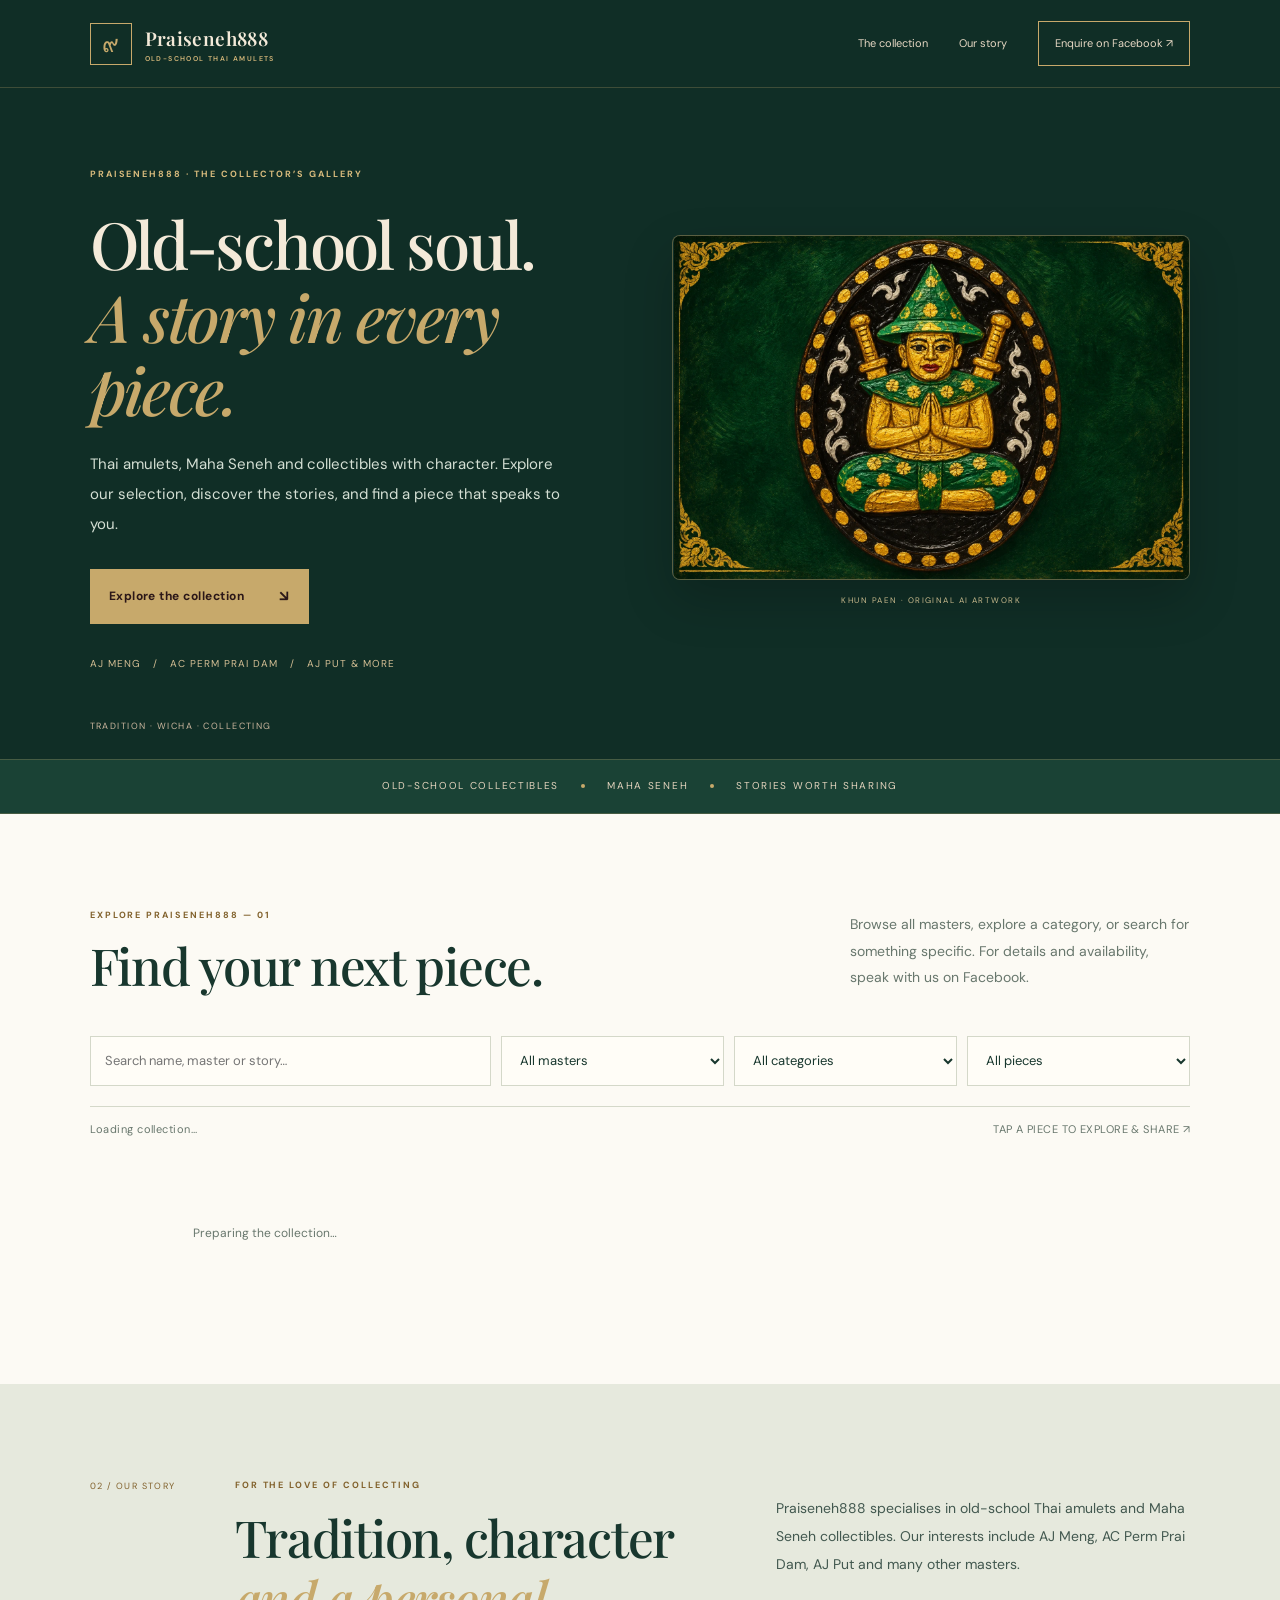
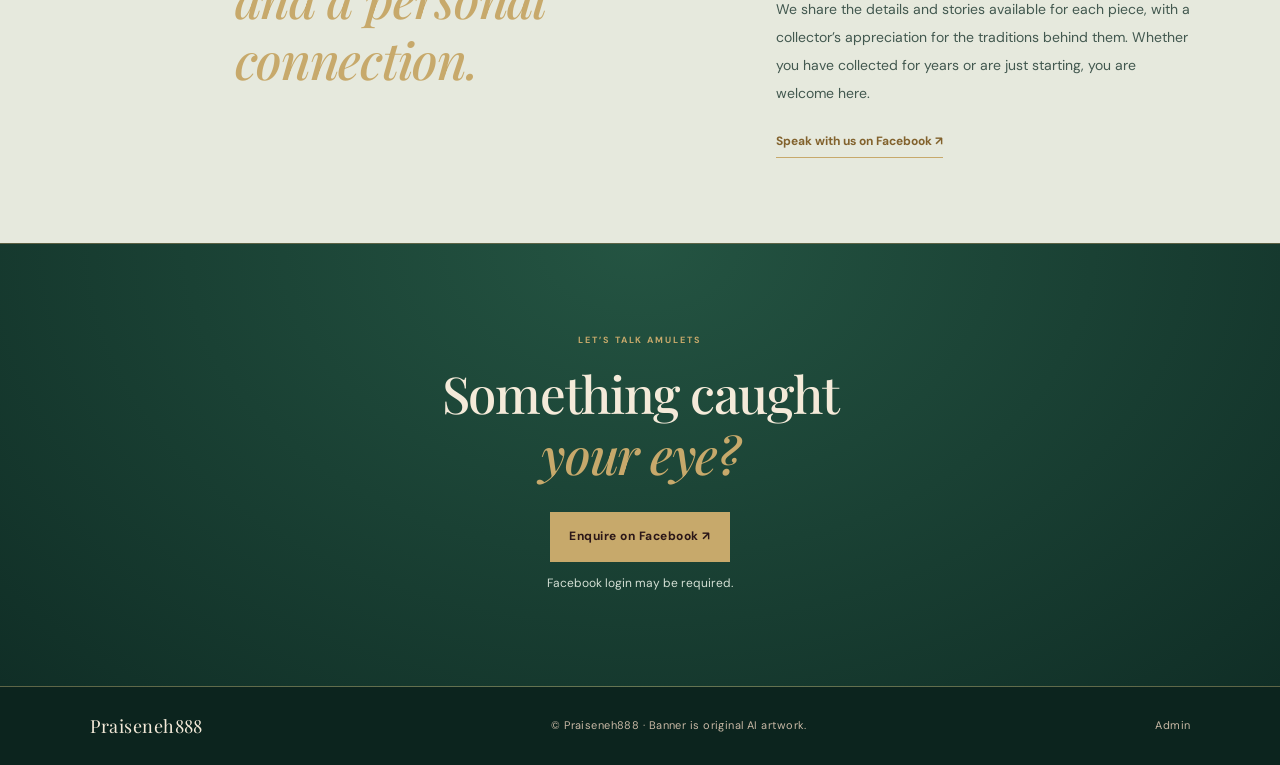
==== commit bff6f135: "Update index.html" ====
--- a/index.html
+++ b/index.html
@@ -1,9 +1,210 @@
 <!doctype html>
-<html lang="en"><head><meta charset="UTF-8"><meta name="viewport" content="width=device-width,initial-scale=1"><meta name="theme-color" content="#123d33"><title>Praiseneh888 | Old-School Thai Amulets</title><meta name="description" content="Explore old-school Thai amulets and Maha Seneh collectibles at Praiseneh888. Featuring AJ Meng, AC Perm Prai Dam, AJ Put and more."><link rel="preconnect" href="https://fonts.googleapis.com"><link rel="preconnect" href="https://fonts.gstatic.com" crossorigin><link href="https://fonts.googleapis.com/css2?family=DM+Sans:wght@400;500;600;700&family=Playfair+Display:ital,wght@0,500;0,600;0,700;1,500&display=swap" rel="stylesheet"><link rel="stylesheet" href="/styles.css?v=emerald1"></head><body>
-<header class="site-header"><a class="brand" href="/" aria-label="Praiseneh888 home"><span class="brand-symbol">๙</span><span class="brand-name">Praiseneh888<small>OLD-SCHOOL THAI AMULETS</small></span></a><nav id="mainNav"><a href="#catalogue">The collection</a><a href="#about">Our story</a><a class="nav-cta" href="https://www.facebook.com/profile.php?id=100081192944434" target="_blank" rel="noopener noreferrer">Enquire on Facebook ↗</a></nav><button class="menu-toggle" id="menuToggle" aria-label="Open menu" aria-controls="mainNav">☰</button></header>
-<main><section class="hero"><div class="hero-copy"><p class="eyebrow">PRAISENEH888 · THE COLLECTOR’S GALLERY</p><h1>Old-school soul.<br><em>A story in every piece.</em></h1><p class="hero-description">Thai amulets, Maha Seneh and collectibles with character. Explore our selection, discover the stories, and find a piece that speaks to you.</p><a class="primary-button" href="#catalogue">Explore the collection <span>↘</span></a><p class="hero-masters">AJ MENG &nbsp; / &nbsp; AC PERM PRAI DAM &nbsp; / &nbsp; AJ PUT & MORE</p></div><figure class="hero-figure"><img src="/assets/khun-paen-hero.webp" alt="Original AI illustration inspired by Khun Paen folklore, in emerald and antique gold"><figcaption>KHUN PAEN · ORIGINAL AI ARTWORK</figcaption></figure><div class="hero-index">TRADITION · WICHA · COLLECTING</div></section>
-<div class="ticker"><span>OLD-SCHOOL COLLECTIBLES</span><i></i><span>MAHA SENEH</span><i></i><span>STORIES WORTH SHARING</span></div>
-<section class="catalogue section" id="catalogue"><div class="section-heading"><div><p class="eyebrow">EXPLORE PRAISENEH888 — 01</p><h2>Find your next piece.</h2></div><p class="section-intro">Browse all masters, explore a category, or search for something specific. For details and availability, speak with us on Facebook.</p></div><div class="filters"><input id="searchInput" type="search" placeholder="Search name, master or story…" aria-label="Search catalogue"><select id="masterFilter" aria-label="Filter by master"><option value="">All masters</option></select><select id="categoryFilter" aria-label="Filter by category"><option value="">All categories</option></select><select id="statusFilter" aria-label="Filter by availability"><option value="">All pieces</option><option value="available">Available</option><option value="reserved">Reserved</option><option value="sold">Past collection</option></select></div><div class="collection-meta"><span id="resultCount" aria-live="polite">Loading collection…</span><span class="collection-hint">TAP A PIECE TO EXPLORE & SHARE ↗</span></div><div id="catalogueGrid" class="catalogue-grid"><div class="loading">Preparing the collection…</div></div><p id="emptyState" class="empty-state" hidden>No pieces match your filters.</p></section>
-<section class="about section" id="about"><div class="about-number">02 / OUR STORY</div><div class="about-content"><p class="eyebrow">FOR THE LOVE OF COLLECTING</p><h2>Tradition, character<br><em>and a personal connection.</em></h2></div><div class="about-text"><p>Praiseneh888 specialises in old-school Thai amulets and Maha Seneh collectibles. Our interests include AJ Meng, AC Perm Prai Dam, AJ Put and many other masters.</p><p>We share the details and stories available for each piece, with a collector’s appreciation for the traditions behind them. Whether you have collected for years or are just starting, you are welcome here.</p><a class="text-link" href="https://www.facebook.com/profile.php?id=100081192944434" target="_blank" rel="noopener noreferrer">Speak with us on Facebook ↗</a></div></section>
-<section class="contact-band"><p class="eyebrow">LET’S TALK AMULETS</p><h2>Something caught<br><em>your eye?</em></h2><a class="primary-button" href="https://www.facebook.com/profile.php?id=100081192944434" target="_blank" rel="noopener noreferrer">Enquire on Facebook ↗</a><p class="contact-note">Facebook login may be required.</p></section></main>
-<footer><a class="footer-brand" href="/">Praiseneh888</a><span>© <span id="year"></span> Praiseneh888 · Banner is original AI artwork.</span><a href="/admin.html">Admin</a></footer><div class="modal" id="detailModal" aria-hidden="true"><div class="modal-backdrop" data-close></div><div class="modal-panel"><button class="modal-close" data-close aria-label="Close">×</button><div id="modalContent"></div></div></div><script type="module" src="/app.js?v=emerald1"></script></body></html>
+<html lang="en">
+<head>
+  <meta charset="UTF-8">
+  <meta name="viewport" content="width=device-width,initial-scale=1">
+  <meta name="theme-color" content="#123d33">
+  <title>Praiseneh888 | Old-School Thai Amulets</title>
+  <meta name="description" content="Explore old-school Thai amulets and Maha Seneh collectibles at Praiseneh888. Featuring AJ Meng, AC Perm Prai Dam, AJ Put and more.">
+
+  <link rel="preconnect" href="https://fonts.googleapis.com">
+  <link rel="preconnect" href="https://fonts.gstatic.com" crossorigin>
+  <link href="https://fonts.googleapis.com/css2?family=DM+Sans:wght@400;500;600;700&family=Playfair+Display:ital,wght@0,500;0,600;0,700;1,500&display=swap" rel="stylesheet">
+  <link rel="stylesheet" href="/styles.css?v=emerald1">
+</head>
+<body>
+
+<header class="site-header">
+  <a class="brand" href="/" aria-label="Praiseneh888 home">
+    <span class="brand-symbol">๙</span>
+    <span class="brand-name">
+      Praiseneh888
+      <small>OLD-SCHOOL THAI AMULETS</small>
+    </span>
+  </a>
+
+  <nav id="mainNav">
+    <a href="#catalogue">The collection</a>
+    <a href="#about">Our story</a>
+    <a class="nav-cta"
+       href="https://www.facebook.com/profile.php?id=100081192944434"
+       target="_blank"
+       rel="noopener noreferrer">
+      Enquire on Facebook ↗
+    </a>
+  </nav>
+
+  <button class="menu-toggle"
+          id="menuToggle"
+          aria-label="Open menu"
+          aria-controls="mainNav">☰</button>
+</header>
+
+<main>
+  <section class="hero">
+    <div class="hero-copy">
+      <p class="eyebrow">PRAISENEH888 · THE COLLECTOR’S GALLERY</p>
+
+      <h1>
+        Old-school soul.<br>
+        <em>A story in every piece.</em>
+      </h1>
+
+      <p class="hero-description">
+        Thai amulets, Maha Seneh and collectibles with character.
+        Explore our selection, discover the stories, and find a piece
+        that speaks to you.
+      </p>
+
+      <a class="primary-button" href="#catalogue">
+        Explore the collection <span>↘</span>
+      </a>
+
+      <p class="hero-masters">
+        AJ MENG &nbsp; / &nbsp; AC PERM PRAI DAM &nbsp; / &nbsp; AJ PUT & MORE
+      </p>
+    </div>
+
+    <figure class="hero-figure">
+      <img
+        src="/khun-paen-hero.webp"
+        alt="Original AI illustration inspired by Khun Paen folklore, in emerald and antique gold">
+      <figcaption>KHUN PAEN · ORIGINAL AI ARTWORK</figcaption>
+    </figure>
+
+    <div class="hero-index">TRADITION · WICHA · COLLECTING</div>
+  </section>
+
+  <div class="ticker">
+    <span>OLD-SCHOOL COLLECTIBLES</span>
+    <i></i>
+    <span>MAHA SENEH</span>
+    <i></i>
+    <span>STORIES WORTH SHARING</span>
+  </div>
+
+  <section class="catalogue section" id="catalogue">
+    <div class="section-heading">
+      <div>
+        <p class="eyebrow">EXPLORE PRAISENEH888 — 01</p>
+        <h2>Find your next piece.</h2>
+      </div>
+
+      <p class="section-intro">
+        Browse all masters, explore a category, or search for something
+        specific. For details and availability, speak with us on Facebook.
+      </p>
+    </div>
+
+    <div class="filters">
+      <input
+        id="searchInput"
+        type="search"
+        placeholder="Search name, master or story…"
+        aria-label="Search catalogue">
+
+      <select id="masterFilter" aria-label="Filter by master">
+        <option value="">All masters</option>
+      </select>
+
+      <select id="categoryFilter" aria-label="Filter by category">
+        <option value="">All categories</option>
+      </select>
+
+      <select id="statusFilter" aria-label="Filter by availability">
+        <option value="">All pieces</option>
+        <option value="available">Available</option>
+        <option value="reserved">Reserved</option>
+        <option value="sold">Past collection</option>
+      </select>
+    </div>
+
+    <div class="collection-meta">
+      <span id="resultCount" aria-live="polite">Loading collection…</span>
+      <span class="collection-hint">TAP A PIECE TO EXPLORE & SHARE ↗</span>
+    </div>
+
+    <div id="catalogueGrid" class="catalogue-grid">
+      <div class="loading">Preparing the collection…</div>
+    </div>
+
+    <p id="emptyState" class="empty-state" hidden>
+      No pieces match your filters.
+    </p>
+  </section>
+
+  <section class="about section" id="about">
+    <div class="about-number">02 / OUR STORY</div>
+
+    <div class="about-content">
+      <p class="eyebrow">FOR THE LOVE OF COLLECTING</p>
+      <h2>
+        Tradition, character<br>
+        <em>and a personal connection.</em>
+      </h2>
+    </div>
+
+    <div class="about-text">
+      <p>
+        Praiseneh888 specialises in old-school Thai amulets and Maha Seneh
+        collectibles. Our interests include AJ Meng, AC Perm Prai Dam,
+        AJ Put and many other masters.
+      </p>
+
+      <p>
+        We share the details and stories available for each piece, with
+        a collector’s appreciation for the traditions behind them.
+        Whether you have collected for years or are just starting,
+        you are welcome here.
+      </p>
+
+      <a class="text-link"
+         href="https://www.facebook.com/profile.php?id=100081192944434"
+         target="_blank"
+         rel="noopener noreferrer">
+        Speak with us on Facebook ↗
+      </a>
+    </div>
+  </section>
+
+  <section class="contact-band">
+    <p class="eyebrow">LET’S TALK AMULETS</p>
+
+    <h2>
+      Something caught<br>
+      <em>your eye?</em>
+    </h2>
+
+    <a class="primary-button"
+       href="https://www.facebook.com/profile.php?id=100081192944434"
+       target="_blank"
+       rel="noopener noreferrer">
+      Enquire on Facebook ↗
+    </a>
+
+    <p class="contact-note">Facebook login may be required.</p>
+  </section>
+</main>
+
+<footer>
+  <a class="footer-brand" href="/">Praiseneh888</a>
+
+  <span>
+    © <span id="year"></span> Praiseneh888 · Banner is original AI artwork.
+  </span>
+
+  <a href="/admin.html">Admin</a>
+</footer>
+
+<div class="modal" id="detailModal" aria-hidden="true">
+  <div class="modal-backdrop" data-close></div>
+
+  <div class="modal-panel">
+    <button class="modal-close" data-close aria-label="Close">×</button>
+    <div id="modalContent"></div>
+  </div>
+</div>
+
+<script type="module" src="/app.js?v=emerald1"></script>
+</body>
+</html>
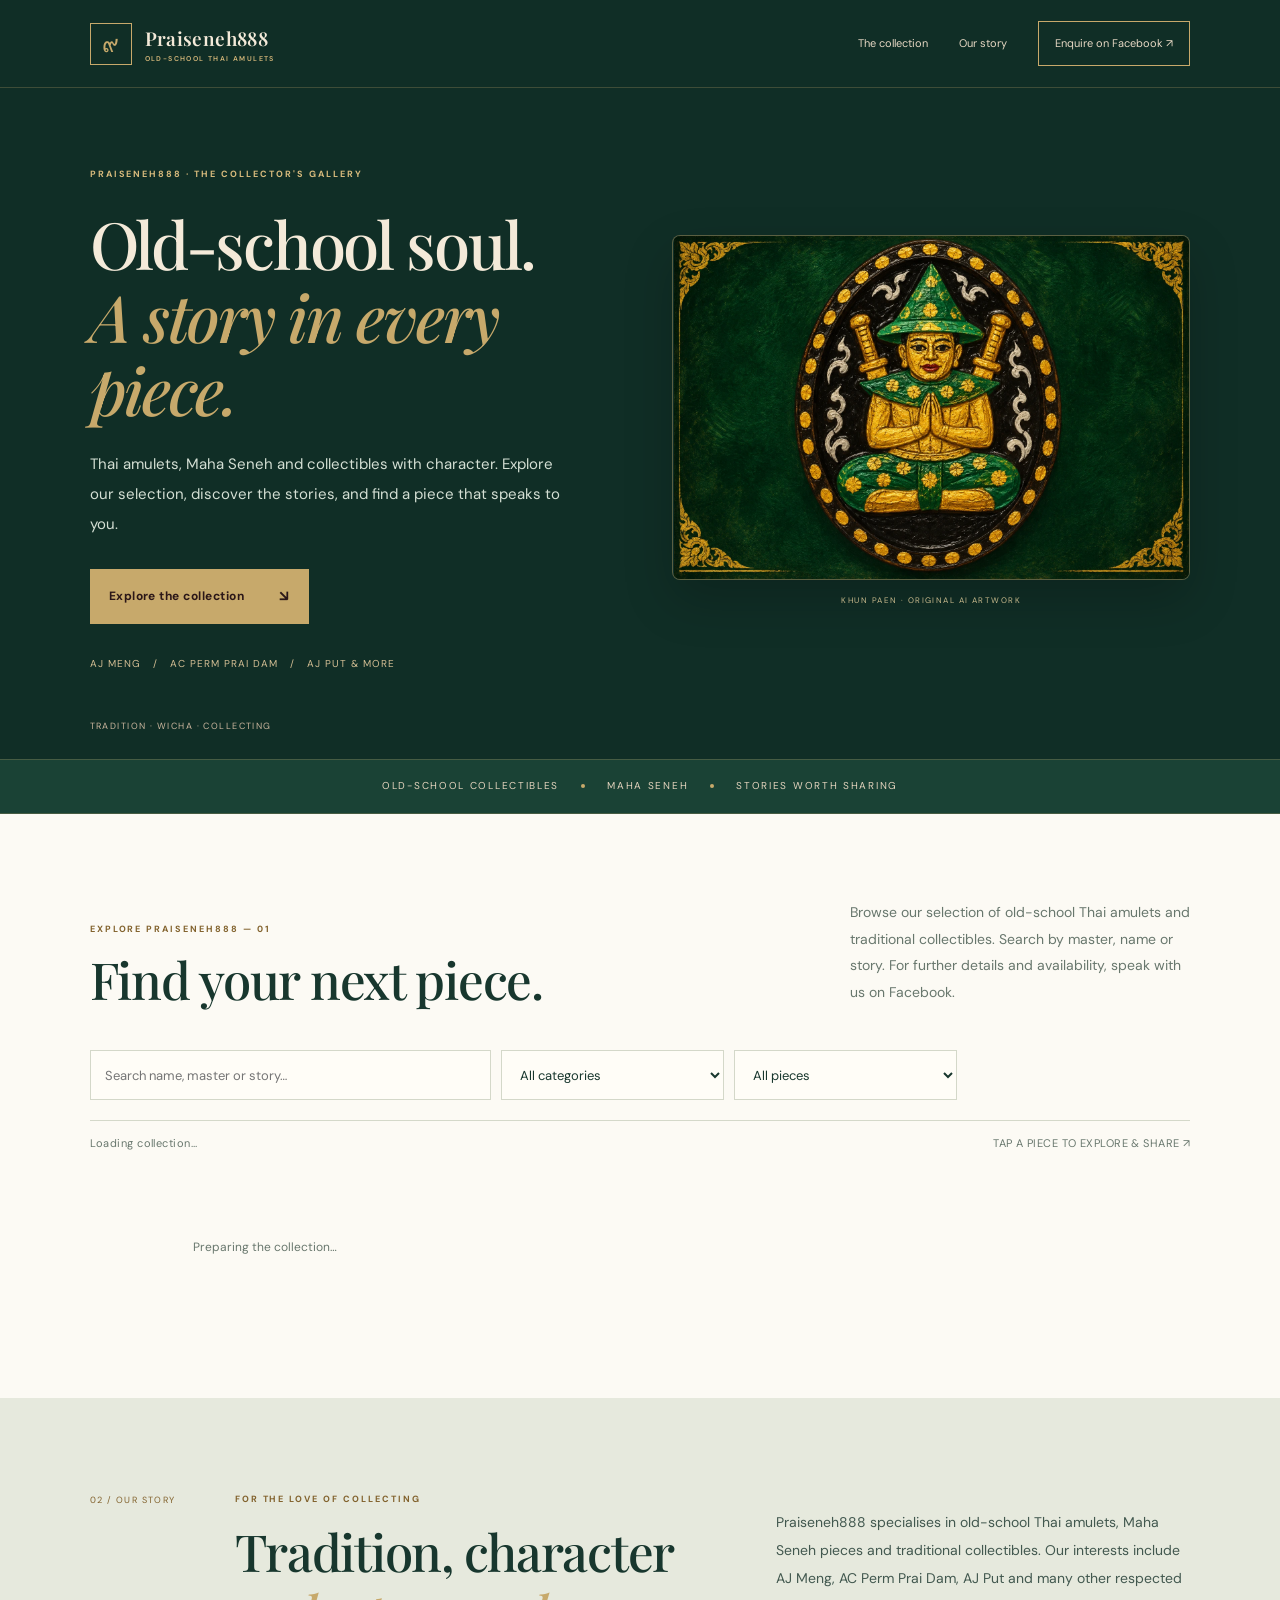
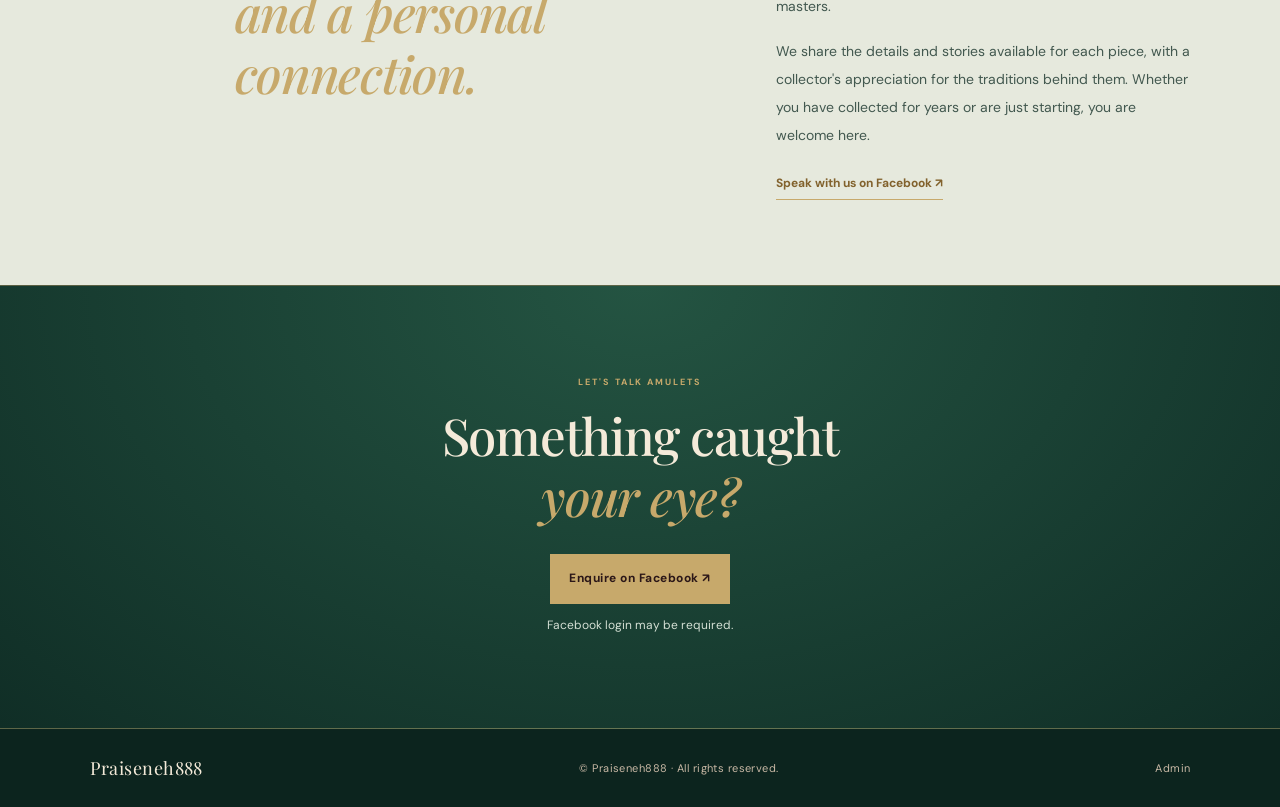
==== commit 51e65152: "Update index.html" ====
--- a/index.html
+++ b/index.html
@@ -1,22 +1,30 @@
+
 <!doctype html>
 <html lang="en">
 <head>
   <meta charset="UTF-8">
-  <meta name="viewport" content="width=device-width,initial-scale=1">
+  <meta name="viewport" content="width=device-width, initial-scale=1">
   <meta name="theme-color" content="#123d33">
+
   <title>Praiseneh888 | Old-School Thai Amulets</title>
-  <meta name="description" content="Explore old-school Thai amulets and Maha Seneh collectibles at Praiseneh888. Featuring AJ Meng, AC Perm Prai Dam, AJ Put and more.">
+
+  <meta name="description" content="Explore old-school Thai amulets, Maha Seneh pieces and traditional collectibles at Praiseneh888. Featuring AJ Meng, AC Perm Prai Dam, AJ Put and more.">
 
   <link rel="preconnect" href="https://fonts.googleapis.com">
   <link rel="preconnect" href="https://fonts.gstatic.com" crossorigin>
+
   <link href="https://fonts.googleapis.com/css2?family=DM+Sans:wght@400;500;600;700&family=Playfair+Display:ital,wght@0,500;0,600;0,700;1,500&display=swap" rel="stylesheet">
-  <link rel="stylesheet" href="/styles.css?v=emerald1">
+
+  <link rel="stylesheet" href="/styles.css?v=emerald2">
 </head>
+
 <body>
 
 <header class="site-header">
+
   <a class="brand" href="/" aria-label="Praiseneh888 home">
     <span class="brand-symbol">๙</span>
+
     <span class="brand-name">
       Praiseneh888
       <small>OLD-SCHOOL THAI AMULETS</small>
@@ -26,6 +34,7 @@
   <nav id="mainNav">
     <a href="#catalogue">The collection</a>
     <a href="#about">Our story</a>
+
     <a class="nav-cta"
        href="https://www.facebook.com/profile.php?id=100081192944434"
        target="_blank"
@@ -37,13 +46,24 @@
   <button class="menu-toggle"
           id="menuToggle"
           aria-label="Open menu"
-          aria-controls="mainNav">☰</button>
+          aria-controls="mainNav"
+          aria-expanded="false">
+    ☰
+  </button>
+
 </header>
 
 <main>
+
+  <!-- HERO SECTION -->
+
   <section class="hero">
+
     <div class="hero-copy">
-      <p class="eyebrow">PRAISENEH888 · THE COLLECTOR’S GALLERY</p>
+
+      <p class="eyebrow">
+        PRAISENEH888 · THE COLLECTOR'S GALLERY
+      </p>
 
       <h1>
         Old-school soul.<br>
@@ -61,99 +81,159 @@
       </a>
 
       <p class="hero-masters">
-        AJ MENG &nbsp; / &nbsp; AC PERM PRAI DAM &nbsp; / &nbsp; AJ PUT & MORE
-      </p>
+        AJ MENG &nbsp; / &nbsp;
+        AC PERM PRAI DAM &nbsp; / &nbsp;
+        AJ PUT & MORE
+      </p>
+
     </div>
 
     <figure class="hero-figure">
+
       <img
         src="/khun-paen-hero.webp"
-        alt="Original AI illustration inspired by Khun Paen folklore, in emerald and antique gold">
-      <figcaption>KHUN PAEN · ORIGINAL AI ARTWORK</figcaption>
+        alt="Original AI artwork inspired by traditional Khun Paen imagery, in emerald green and antique gold"
+        loading="eager"
+        fetchpriority="high">
+
+      <figcaption>
+        KHUN PAEN · ORIGINAL AI ARTWORK
+      </figcaption>
+
     </figure>
 
-    <div class="hero-index">TRADITION · WICHA · COLLECTING</div>
+    <div class="hero-index">
+      TRADITION · WICHA · COLLECTING
+    </div>
+
   </section>
 
+  <!-- COLLECTION TICKER -->
+
   <div class="ticker">
+
     <span>OLD-SCHOOL COLLECTIBLES</span>
     <i></i>
+
     <span>MAHA SENEH</span>
     <i></i>
+
     <span>STORIES WORTH SHARING</span>
+
   </div>
 
+  <!-- CATALOGUE -->
+
   <section class="catalogue section" id="catalogue">
+
     <div class="section-heading">
+
       <div>
-        <p class="eyebrow">EXPLORE PRAISENEH888 — 01</p>
+        <p class="eyebrow">
+          EXPLORE PRAISENEH888 — 01
+        </p>
+
         <h2>Find your next piece.</h2>
       </div>
 
       <p class="section-intro">
-        Browse all masters, explore a category, or search for something
-        specific. For details and availability, speak with us on Facebook.
-      </p>
-    </div>
+        Browse our selection of old-school Thai amulets and
+        traditional collectibles. Search by master, name or story.
+        For further details and availability, speak with us on Facebook.
+      </p>
+
+    </div>
+
+    <!-- FILTERS -->
 
     <div class="filters">
+
       <input
         id="searchInput"
         type="search"
         placeholder="Search name, master or story…"
         aria-label="Search catalogue">
 
-      <select id="masterFilter" aria-label="Filter by master">
-        <option value="">All masters</option>
+      <select
+        id="categoryFilter"
+        aria-label="Filter by category">
+
+        <option value="">All categories</option>
+
       </select>
 
-      <select id="categoryFilter" aria-label="Filter by category">
-        <option value="">All categories</option>
-      </select>
-
-      <select id="statusFilter" aria-label="Filter by availability">
+      <select
+        id="statusFilter"
+        aria-label="Filter by availability">
+
         <option value="">All pieces</option>
         <option value="available">Available</option>
         <option value="reserved">Reserved</option>
         <option value="sold">Past collection</option>
+
       </select>
+
     </div>
 
     <div class="collection-meta">
-      <span id="resultCount" aria-live="polite">Loading collection…</span>
-      <span class="collection-hint">TAP A PIECE TO EXPLORE & SHARE ↗</span>
+
+      <span id="resultCount" aria-live="polite">
+        Loading collection…
+      </span>
+
+      <span class="collection-hint">
+        TAP A PIECE TO EXPLORE & SHARE ↗
+      </span>
+
     </div>
 
     <div id="catalogueGrid" class="catalogue-grid">
-      <div class="loading">Preparing the collection…</div>
+
+      <div class="loading">
+        Preparing the collection…
+      </div>
+
     </div>
 
     <p id="emptyState" class="empty-state" hidden>
       No pieces match your filters.
     </p>
+
   </section>
 
+  <!-- ABOUT -->
+
   <section class="about section" id="about">
-    <div class="about-number">02 / OUR STORY</div>
+
+    <div class="about-number">
+      02 / OUR STORY
+    </div>
 
     <div class="about-content">
-      <p class="eyebrow">FOR THE LOVE OF COLLECTING</p>
+
+      <p class="eyebrow">
+        FOR THE LOVE OF COLLECTING
+      </p>
+
       <h2>
         Tradition, character<br>
         <em>and a personal connection.</em>
       </h2>
+
     </div>
 
     <div class="about-text">
+
       <p>
-        Praiseneh888 specialises in old-school Thai amulets and Maha Seneh
-        collectibles. Our interests include AJ Meng, AC Perm Prai Dam,
-        AJ Put and many other masters.
+        Praiseneh888 specialises in old-school Thai amulets,
+        Maha Seneh pieces and traditional collectibles.
+        Our interests include AJ Meng, AC Perm Prai Dam,
+        AJ Put and many other respected masters.
       </p>
 
       <p>
-        We share the details and stories available for each piece, with
-        a collector’s appreciation for the traditions behind them.
+        We share the details and stories available for each piece,
+        with a collector's appreciation for the traditions behind them.
         Whether you have collected for years or are just starting,
         you are welcome here.
       </p>
@@ -162,13 +242,22 @@
          href="https://www.facebook.com/profile.php?id=100081192944434"
          target="_blank"
          rel="noopener noreferrer">
+
         Speak with us on Facebook ↗
+
       </a>
-    </div>
+
+    </div>
+
   </section>
 
+  <!-- CONTACT -->
+
   <section class="contact-band">
-    <p class="eyebrow">LET’S TALK AMULETS</p>
+
+    <p class="eyebrow">
+      LET'S TALK AMULETS
+    </p>
 
     <h2>
       Something caught<br>
@@ -179,32 +268,60 @@
        href="https://www.facebook.com/profile.php?id=100081192944434"
        target="_blank"
        rel="noopener noreferrer">
+
       Enquire on Facebook ↗
+
     </a>
 
-    <p class="contact-note">Facebook login may be required.</p>
+    <p class="contact-note">
+      Facebook login may be required.
+    </p>
+
   </section>
+
 </main>
 
+<!-- FOOTER -->
+
 <footer>
-  <a class="footer-brand" href="/">Praiseneh888</a>
+
+  <a class="footer-brand" href="/">
+    Praiseneh888
+  </a>
 
   <span>
-    © <span id="year"></span> Praiseneh888 · Banner is original AI artwork.
+    © <span id="year"></span>
+    Praiseneh888 · All rights reserved.
   </span>
 
-  <a href="/admin.html">Admin</a>
+  <a href="/admin.html">
+    Admin
+  </a>
+
 </footer>
 
+<!-- AMULET DETAIL MODAL -->
+
 <div class="modal" id="detailModal" aria-hidden="true">
+
   <div class="modal-backdrop" data-close></div>
 
   <div class="modal-panel">
-    <button class="modal-close" data-close aria-label="Close">×</button>
+
+    <button
+      class="modal-close"
+      data-close
+      aria-label="Close">
+      ×
+    </button>
+
     <div id="modalContent"></div>
+
   </div>
+
 </div>
 
-<script type="module" src="/app.js?v=emerald1"></script>
+<script type="module" src="/app.js?v=emerald2"></script>
+
 </body>
 </html>
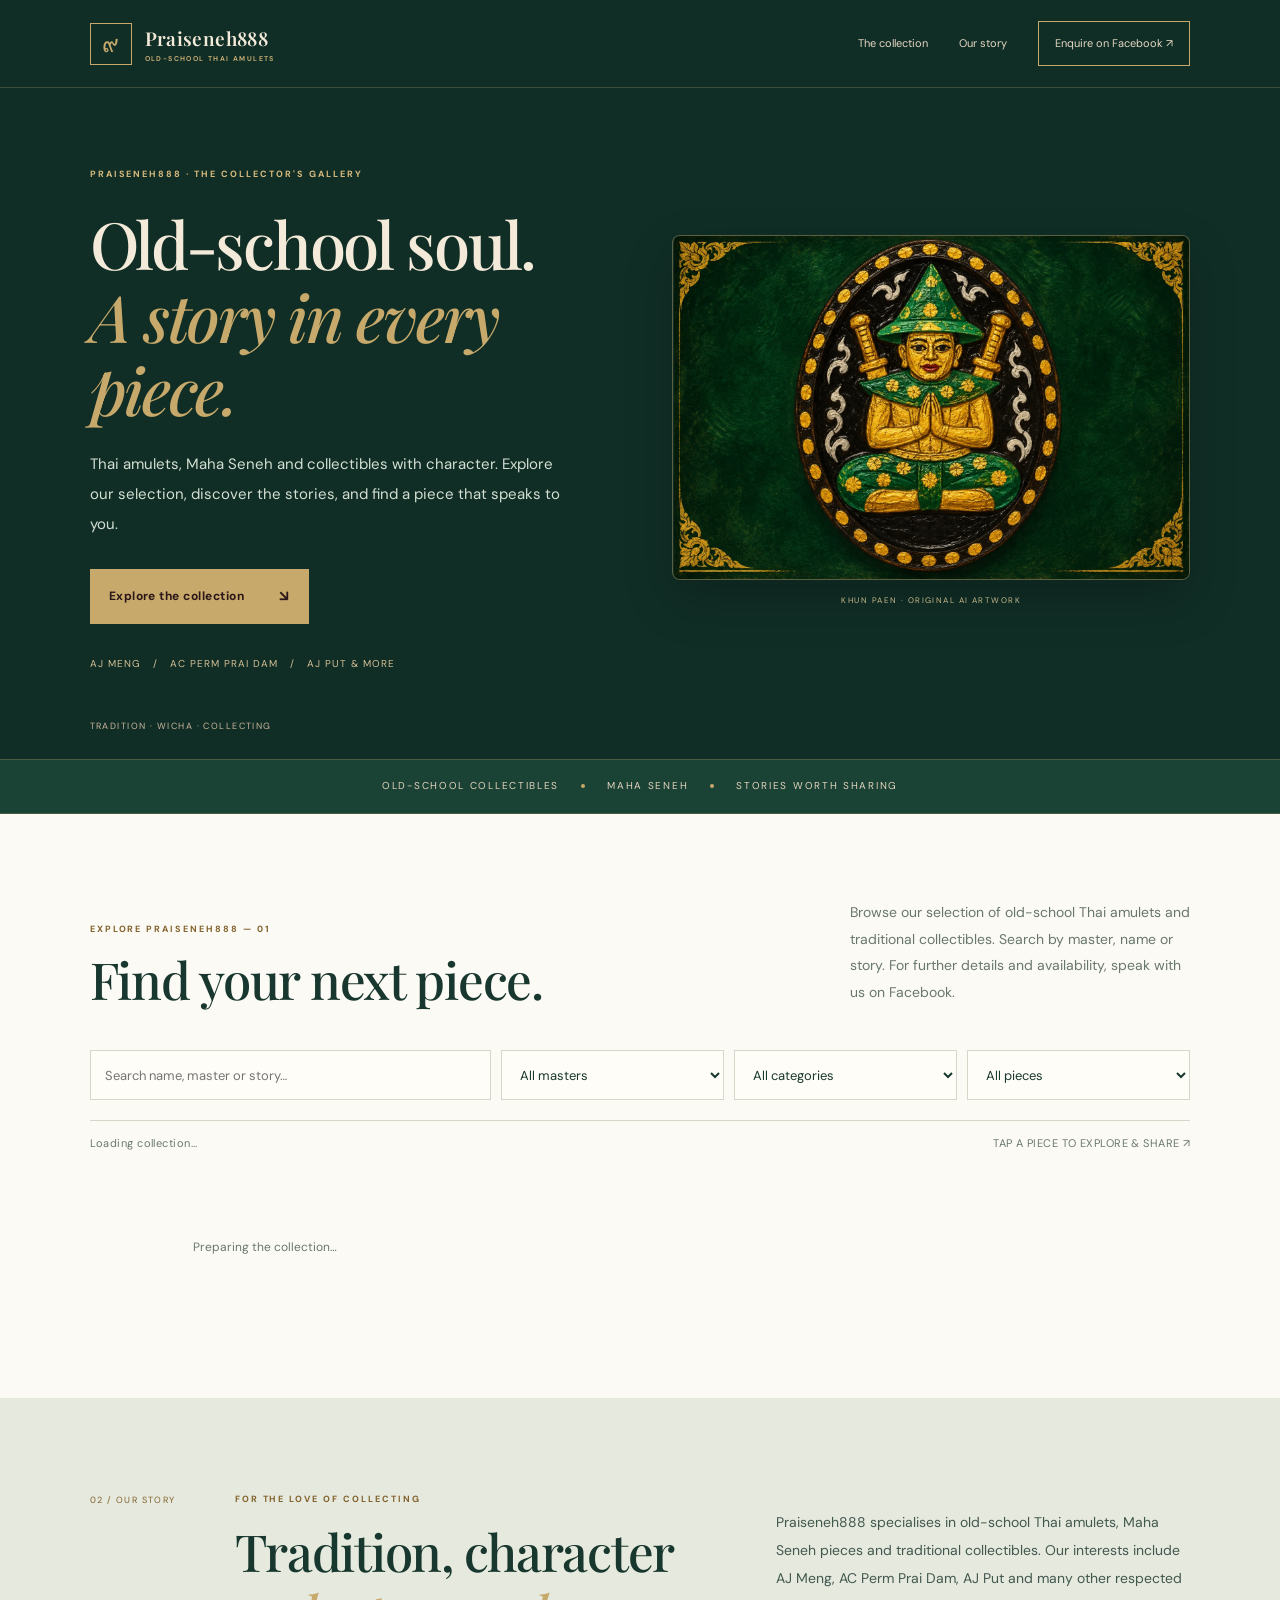
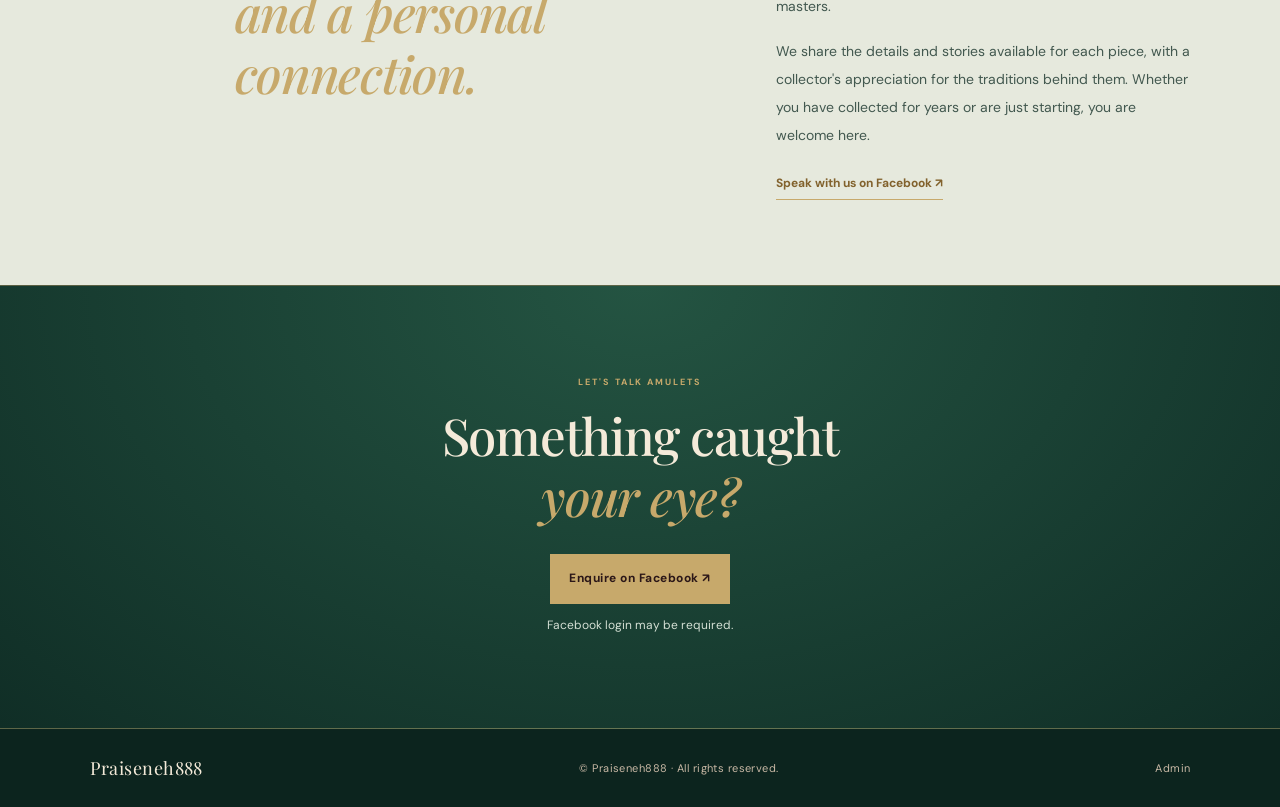
==== commit 7258fc35: "Update index.html" ====
--- a/index.html
+++ b/index.html
@@ -10,12 +10,14 @@
 
   <meta name="description" content="Explore old-school Thai amulets, Maha Seneh pieces and traditional collectibles at Praiseneh888. Featuring AJ Meng, AC Perm Prai Dam, AJ Put and more.">
 
+  <meta name="robots" content="index, follow">
+
   <link rel="preconnect" href="https://fonts.googleapis.com">
   <link rel="preconnect" href="https://fonts.gstatic.com" crossorigin>
 
   <link href="https://fonts.googleapis.com/css2?family=DM+Sans:wght@400;500;600;700&family=Playfair+Display:ital,wght@0,500;0,600;0,700;1,500&display=swap" rel="stylesheet">
 
-  <link rel="stylesheet" href="/styles.css?v=emerald2">
+  <link rel="stylesheet" href="/styles.css?v=emerald4">
 </head>
 
 <body>
@@ -88,11 +90,13 @@
 
     </div>
 
+    <!-- HERO ARTWORK -->
+
     <figure class="hero-figure">
 
       <img
-        src="/khun-paen-hero.webp"
-        alt="Original AI artwork inspired by traditional Khun Paen imagery, in emerald green and antique gold"
+        src="/khun-paen-hero.webp?v=3"
+        alt="Praiseneh888 original Khun Paen artwork in emerald green and antique gold"
         loading="eager"
         fetchpriority="high">
 
@@ -144,7 +148,7 @@
 
     </div>
 
-    <!-- FILTERS -->
+    <!-- SEARCH AND FILTERS -->
 
     <div class="filters">
 
@@ -154,6 +158,16 @@
         placeholder="Search name, master or story…"
         aria-label="Search catalogue">
 
+      <!-- FIX: MASTER FILTER ADDED -->
+
+      <select
+        id="masterFilter"
+        aria-label="Filter by master">
+
+        <option value="">All masters</option>
+
+      </select>
+
       <select
         id="categoryFilter"
         aria-label="Filter by category">
@@ -187,6 +201,8 @@
 
     </div>
 
+    <!-- COLLECTION GRID -->
+
     <div id="catalogueGrid" class="catalogue-grid">
 
       <div class="loading">
@@ -201,7 +217,7 @@
 
   </section>
 
-  <!-- ABOUT -->
+  <!-- ABOUT PRAISENEH888 -->
 
   <section class="about section" id="about">
 
@@ -251,7 +267,7 @@
 
   </section>
 
-  <!-- CONTACT -->
+  <!-- CONTACT SECTION -->
 
   <section class="contact-band">
 
@@ -321,7 +337,9 @@
 
 </div>
 
-<script type="module" src="/app.js?v=emerald2"></script>
+<!-- WEBSITE JAVASCRIPT -->
+
+<script type="module" src="/app.js?v=emerald4"></script>
 
 </body>
 </html>
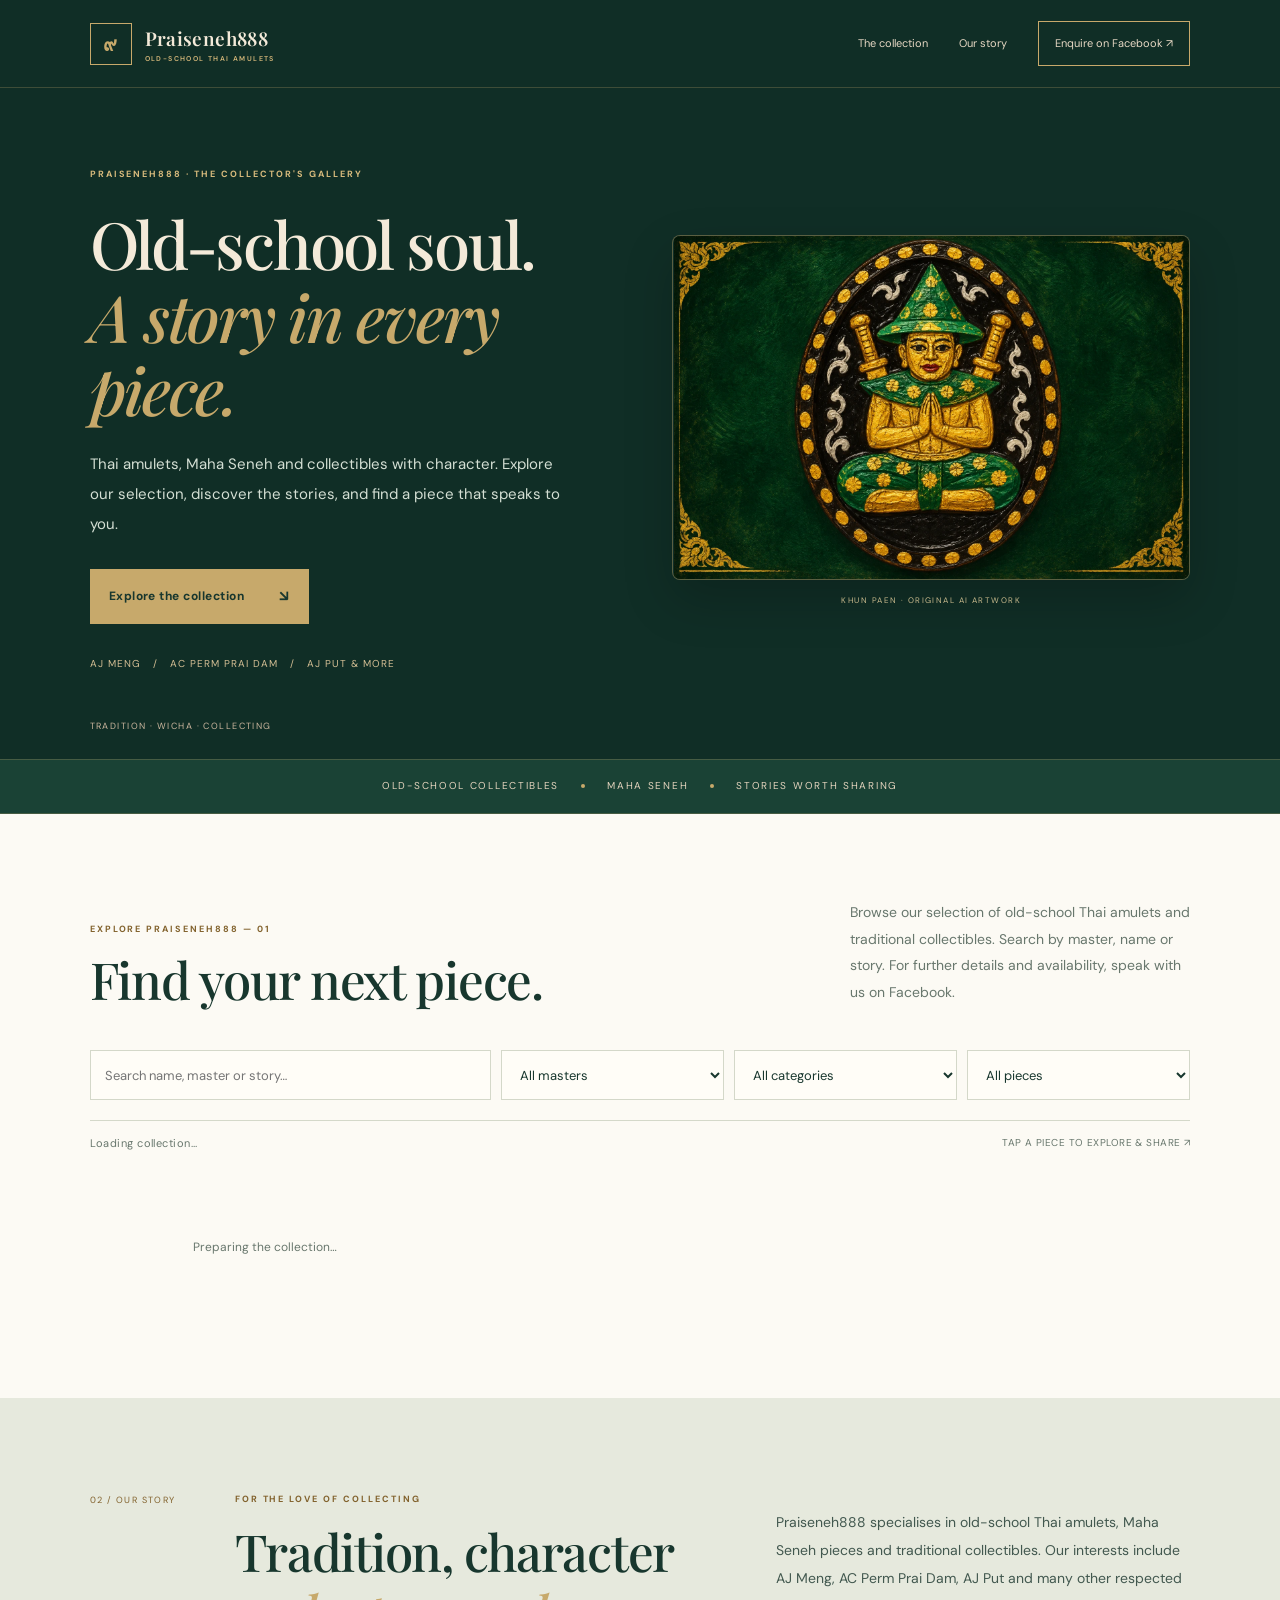
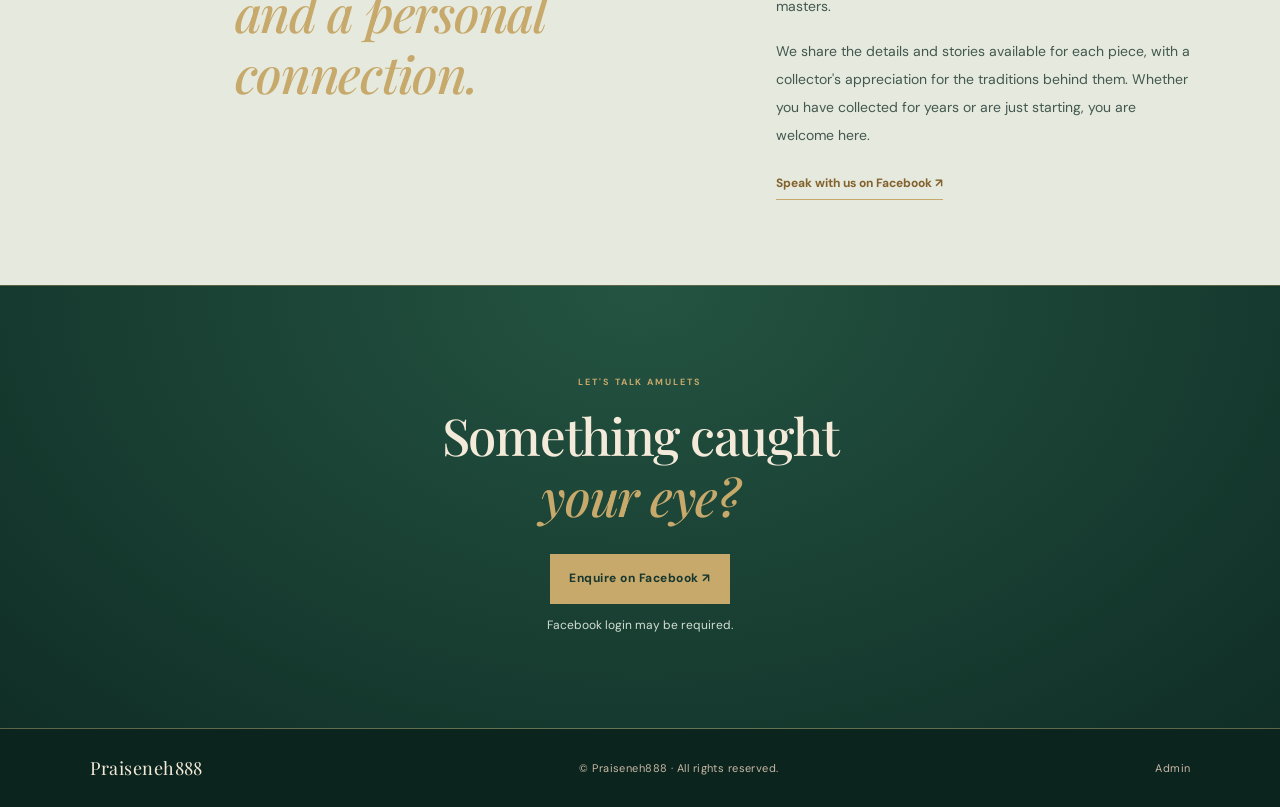
==== commit 373091c6: "Update app.js version in index.html" ====
--- a/index.html
+++ b/index.html
@@ -339,7 +339,6 @@
 
 <!-- WEBSITE JAVASCRIPT -->
 
-<script type="module" src="/app.js?v=emerald4"></script>
-
+<script type="module" src="/app.js?v=emerald5"></script>
 </body>
 </html>
--- a/styles.css
+++ b/styles.css
@@ -1,21 +1,1279 @@
-:root{--paper:#f3eee4;--paper2:#e8ddca;--white:#faf7f0;--ink:#2b1718;--ink2:#5d4540;--muted:#8d7970;--line:#d8c9b4;--gold:#c4a15d;--gold-dark:#896632;--burgundy:#421c24;--burgundy2:#2b1015;--serif:"Playfair Display",Georgia,serif;--sans:"DM Sans",Arial,sans-serif}
-*{box-sizing:border-box}html{scroll-behavior:smooth}body{margin:0;background:var(--paper);color:var(--ink);font-family:var(--sans);line-height:1.65}a{color:inherit;text-decoration:none}
-.site-header{height:88px;padding:0 7vw;display:flex;align-items:center;justify-content:space-between;border-bottom:1px solid #765044;background:var(--burgundy2);color:#f4ead9;position:sticky;top:0;z-index:10}.brand{display:flex;align-items:center;gap:13px}.brand-symbol{width:42px;height:42px;border:1px solid var(--gold);display:grid;place-items:center;color:var(--gold);font:23px var(--serif)}.brand-name{font:600 19px var(--serif);letter-spacing:.02em}.brand-name small{display:block;font:600 7px var(--sans);letter-spacing:.2em;color:#d4b779;margin-top:3px}.site-header nav{display:flex;gap:31px;align-items:center;font-size:11px;color:#e7d8c4}.site-header nav a:hover{color:var(--gold)}.nav-cta{border:1px solid var(--gold);padding:12px 16px}.nav-cta span{color:var(--gold);margin-left:10px}.menu-toggle{display:none;background:none;color:#f4ead9;border:0;font-size:24px}
-.hero{min-height:590px;padding:92px 10vw 80px;position:relative;display:grid;grid-template-columns:1.2fr .8fr;align-items:center;overflow:hidden;background:linear-gradient(115deg,#2b1015 0%,#421c24 58%,#32151b 100%);color:#f4ead9}.hero:before,.hero:after{content:"";position:absolute;pointer-events:none;border:1px solid #c4a15d35;transform:rotate(45deg)}.hero:before{width:520px;height:520px;right:8%;top:40px}.hero:after{width:460px;height:460px;right:10%;top:70px}.hero-copy{position:relative;z-index:1;max-width:710px}.eyebrow{color:var(--gold-dark);font-size:9px;letter-spacing:.22em;font-weight:700}.hero .eyebrow{color:#d8bb7d}.eyebrow span{display:inline-block;width:24px;height:1px;background:var(--gold);vertical-align:middle;margin-right:9px}.hero h1{font:clamp(47px,6.2vw,80px)/1.12 var(--serif);font-weight:500;letter-spacing:-.035em;margin:24px 0}.hero h1 em,.section h2 em,.contact-band h2 em{color:var(--gold);font-weight:500}.hero-description{max-width:540px;color:#d8c9b9;font-size:13px;line-height:2;margin:0 0 30px}.primary-button{display:inline-flex;align-items:center;justify-content:space-between;gap:35px;background:var(--gold);color:#2b1718;padding:15px 19px;font-size:10px;font-weight:700;letter-spacing:.04em;transition:.2s}.primary-button:hover{background:#dfc78e}.primary-button span{font-size:15px}.hero-aside{position:relative;z-index:1;display:flex;flex-direction:column;align-items:center}.hero-art{width:min(300px,25vw);aspect-ratio:1;border-radius:50%;background:radial-gradient(circle,#6c3b3b,#3b171e 72%);border:1px solid #b68f52;display:flex;align-items:center;justify-content:center;position:relative;box-shadow:0 0 0 12px #c4a15d10,0 25px 65px #0005}.art-ring{position:absolute;inset:13px;border:1px solid #c4a15d88;border-radius:50%}.art-monogram{font:82px var(--serif);color:#d5b66f}.art-caption{position:absolute;bottom:45px;font-size:7px;letter-spacing:.2em;color:#e0c98d}.hero-note{font:italic 13px var(--serif);text-align:center;color:#d5c3ac;line-height:1.7;margin:22px 0 0}.hero-index{position:absolute;bottom:25px;left:10vw;font-size:9px;letter-spacing:.16em;color:#cbb69e}.hero-index span{color:var(--gold);padding:0 8px}
-.ticker{min-height:55px;border-block:1px solid #765044;display:flex;align-items:center;justify-content:center;gap:22px;font-size:8px;letter-spacing:.17em;color:#e4d4be;background:#35151c;flex-wrap:wrap;padding:12px}.ticker i{width:4px;height:4px;background:var(--gold);border-radius:50%}
-.section{padding:95px 10vw}.section-heading{display:grid;grid-template-columns:1fr 340px;gap:40px;align-items:end;margin-bottom:40px}.section h2,.contact-band h2{font:clamp(34px,4vw,51px)/1.2 var(--serif);font-weight:500;letter-spacing:-.025em;margin:12px 0 0}.section-intro{font-size:12px;line-height:1.9;color:var(--muted);margin:0 0 5px}
-.specialities{background:#e9dfd0}.speciality-grid{display:grid;grid-template-columns:repeat(4,minmax(0,1fr));gap:13px}.speciality-card{position:relative;min-height:250px;padding:27px 22px;background:#f7f2e9;border:1px solid #d4c2a8;overflow:hidden}.speciality-card:after{content:"";position:absolute;width:120px;height:120px;border:1px solid #c5a66c55;transform:rotate(45deg);right:-70px;bottom:-70px}.speciality-no{position:absolute;right:19px;top:15px;font:italic 18px var(--serif);color:#b08c50}.speciality-card .eyebrow{font-size:8px;margin:15px 0}.speciality-card h3{font:25px/1.2 var(--serif);font-weight:500;margin:10px 0 13px;color:var(--burgundy)}.speciality-card p:not(.eyebrow){font-size:10px;line-height:1.8;color:var(--muted)}.speciality-card .text-link{position:relative;z-index:1}.speciality-feature{background:var(--burgundy);color:#f4ead9}.speciality-feature h3{color:#f4ead9}.speciality-feature p:not(.eyebrow){color:#d4c0ae}.speciality-feature .eyebrow{color:var(--gold)}
-.catalogue{background:var(--white)}.filters{display:grid;grid-template-columns:2fr 1fr 1fr;gap:10px;margin-bottom:20px}.filters input,.filters select,input,textarea,select{width:100%;background:var(--paper);border:1px solid var(--line);color:var(--ink);padding:13px 14px;border-radius:0;font:12px var(--sans);outline:none}.filters input:focus,.filters select:focus,input:focus,textarea:focus,select:focus{border-color:var(--gold-dark)}.collection-meta{display:flex;justify-content:space-between;padding:13px 0;border-top:1px solid var(--line);font-size:9px;letter-spacing:.12em;color:var(--muted)}.catalogue-grid{display:grid;grid-template-columns:repeat(3,minmax(0,1fr));gap:22px}.amulet-card{background:#f3eee4;border:1px solid #e2d7c6;cursor:pointer;transition:transform .25s,border-color .25s;overflow:hidden}.amulet-card:hover{transform:translateY(-4px);border-color:#b99a61}.card-image{height:300px;background:linear-gradient(145deg,#e8dfd0,#d4c6b1);display:grid;place-items:center;overflow:hidden}.card-image img{width:100%;height:100%;object-fit:cover;transition:transform .5s}.amulet-card:hover .card-image img{transform:scale(1.035)}.image-placeholder{font:68px var(--serif);color:#a18a64}.card-body{padding:19px 20px 17px}.card-kicker{font-size:8px;letter-spacing:.17em;color:var(--gold-dark);text-transform:uppercase}.card-body h3{font:21px var(--serif);font-weight:500;margin:8px 0;color:var(--burgundy)}.card-body p{font-size:11px;line-height:1.8;color:var(--muted);margin:0 0 17px;display:-webkit-box;-webkit-line-clamp:2;-webkit-box-orient:vertical;overflow:hidden}.card-bottom{display:flex;justify-content:space-between;align-items:center;border-top:1px solid var(--line);padding-top:13px;font-size:10px}.price{color:var(--burgundy);font-weight:700;letter-spacing:.03em}.status{font-size:8px;text-transform:uppercase;letter-spacing:.12em;padding:5px 8px;border:1px solid var(--line);color:var(--muted)}.status.available{color:#52634f;border-color:#b9c5b3}.status.reserved{color:#96743d;border-color:#d7c49f}.status.sold{color:#958d83}.loading,.empty-state{text-align:center;color:var(--muted);padding:55px;font-size:12px}
-.about{display:grid;grid-template-columns:120px 1fr 1fr;gap:45px;align-items:start;background:#e9dfd0}.about-number{font-size:9px;letter-spacing:.16em;color:var(--gold-dark);padding-top:10px}.about-number span{color:var(--muted)}.about-content h2{margin-top:14px}.about-text{padding-top:25px}.about-text p{font-size:12px;line-height:2;color:var(--ink2);margin:0 0 17px}.text-link{display:inline-block;color:var(--gold-dark);font-size:10px;font-weight:700;margin-top:8px;border-bottom:1px solid var(--gold);padding-bottom:5px}.text-link span{margin-left:15px}.contact-band{text-align:center;padding:80px 20px;background:var(--burgundy2);color:#f4ead9;border-block:4px double var(--gold-dark)}.contact-band .eyebrow{color:var(--gold)}.contact-band h2{margin:15px 0 27px}.contact-band .primary-button{margin:auto}
-footer{display:flex;justify-content:space-between;align-items:center;padding:27px 7vw;background:#241014;color:#c8b8a5;font-size:9px;letter-spacing:.04em}.footer-brand{font:18px var(--serif);color:#f4ead9}.footer-brand span{font:8px var(--sans);letter-spacing:.15em;color:var(--gold)}
-.modal{display:none;position:fixed;inset:0;z-index:30;align-items:center;justify-content:center;padding:20px}.modal.open{display:flex}.modal-backdrop{position:absolute;inset:0;background:#171612b8;backdrop-filter:blur(4px)}.modal-panel{position:relative;max-width:900px;width:100%;max-height:90vh;overflow:auto;background:var(--white);border:1px solid var(--gold);padding:34px}.modal-close{position:absolute;right:15px;top:9px;background:none;border:0;color:var(--ink);font-size:28px;cursor:pointer}.modal-detail{display:grid;grid-template-columns:1fr 1fr;gap:30px}.modal-detail img{width:100%;max-height:480px;object-fit:contain;background:var(--paper);margin-bottom:8px}.modal-detail h2{font:36px var(--serif);margin:8px 0;color:var(--burgundy)}.modal-detail p{color:var(--ink2);font-size:12px;line-height:1.9;white-space:pre-wrap}.modal-detail .price{color:var(--gold-dark)}
-.admin-page{min-height:100vh;background:var(--paper)}.admin-page .site-header{position:static}.admin-wrap{max-width:1200px;margin:auto;padding:60px 24px}.admin-login{max-width:430px;margin:30px auto;background:var(--white);border:1px solid var(--line);padding:32px}.admin-login h1,.admin-title h1{font:38px var(--serif);margin:5px 0 20px}.admin-login label,.editor label{display:block;font-size:11px;color:var(--ink2);margin:14px 0}.admin-login input,.editor input,.editor textarea,.editor select{display:block;margin-top:6px}.admin-columns{display:grid;grid-template-columns:390px 1fr;gap:30px}.editor{background:var(--white);border:1px solid var(--line);padding:24px;height:max-content}.editor h2,.admin-list h2{font:25px var(--serif);margin:0 0 18px}.form-row{display:grid;grid-template-columns:1fr 1fr;gap:12px}.form-row label{margin-top:0}.admin-title,.list-heading{display:flex;justify-content:space-between;align-items:center;margin-bottom:25px}.admin-item{display:flex;gap:14px;align-items:center;padding:13px;background:var(--white);border-bottom:1px solid var(--line)}.admin-thumb{width:65px;height:65px;object-fit:cover;background:var(--paper2)}.admin-item-info{flex:1}.admin-item-info strong{display:block;font:18px var(--serif)}.admin-item-info small{color:var(--muted)}.admin-actions{display:flex;gap:8px}.admin-actions button,.outline-button{background:transparent;border:1px solid var(--line);color:var(--ink);padding:8px 11px;cursor:pointer}.outline-button{padding:11px 15px}.form-message{font-size:11px;color:var(--gold-dark);min-height:18px}.tiny{font-size:10px}.admin-wrap [hidden]{display:none!important}.admin-page .gold-button{background:var(--burgundy);color:#fff4e4;padding:13px 18px;border:0;cursor:pointer}.admin-page .muted{color:var(--muted)}
-@media(max-width:950px){.speciality-grid{grid-template-columns:repeat(2,minmax(0,1fr))}.hero{padding:75px 7vw;grid-template-columns:1fr .65fr}.hero-art{width:min(250px,28vw)}.section{padding:75px 7vw}.catalogue-grid{grid-template-columns:repeat(2,minmax(0,1fr))}.about{grid-template-columns:70px 1fr;gap:25px}.about-text{grid-column:2;padding-top:0}.admin-columns{grid-template-columns:1fr}}
-@media(max-width:600px){.site-header{height:72px;padding:0 5vw}.site-header nav{display:none;position:absolute;top:72px;left:0;right:0;background:var(--burgundy2);padding:22px;flex-direction:column;border-bottom:1px solid var(--gold-dark)}.site-header nav.open{display:flex}.menu-toggle{display:block}.hero{min-height:660px;padding:60px 7vw 75px;grid-template-columns:1fr}.hero:before{width:330px;height:330px;right:-130px;top:300px}.hero:after{width:290px;height:290px;right:-110px;top:320px}.hero h1{font-size:48px}.hero-description{font-size:12px}.hero-aside{position:absolute;right:6vw;bottom:52px;opacity:.8}.hero-art{width:145px}.art-monogram{font-size:54px}.art-caption{font-size:5px;bottom:24px}.hero-note{display:none}.hero-index{left:7vw}.ticker{gap:9px;font-size:6px;letter-spacing:.1em}.section{padding:62px 6vw}.section-heading{grid-template-columns:1fr;gap:10px}.section h2,.contact-band h2{font-size:36px}.speciality-grid{grid-template-columns:1fr}.speciality-card{min-height:205px}.filters{grid-template-columns:1fr}.collection-meta{font-size:7px}.catalogue-grid{grid-template-columns:1fr;gap:16px}.card-image{height:310px}.about{padding:62px 7vw;grid-template-columns:1fr;gap:12px}.about-text{grid-column:auto}.about-content h2{font-size:39px}.contact-band{padding:65px 20px}footer{padding:23px 6vw;gap:12px;flex-wrap:wrap}.footer-brand{width:100%}.modal-detail{grid-template-columns:1fr}.modal-panel{padding:24px 18px}.form-row{grid-template-columns:1fr}.admin-wrap{padding:35px 16px}.admin-title{align-items:flex-start}.admin-item{flex-wrap:wrap}}
-/* Emerald gallery redesign; original admin styles remain above. */
-:root{--paper:#f2f0e7;--paper2:#e3e7dc;--white:#fcfaf4;--ink:#18372e;--ink2:#42584f;--muted:#68776d;--line:#d4d8c9;--gold:#c7a96b;--gold-dark:#82622d;--burgundy:#164737;--burgundy2:#102e26}
-[hidden]{display:none!important}section[id]{scroll-margin-top:108px}button{font-family:inherit}.site-header{background:#102e26;border-color:#c7a96b40}.hero{background:#102e26;min-height:650px;grid-template-columns:1.05fr 1fr;padding:70px 7vw 75px;gap:3vw}.hero:before,.hero:after{display:none}.hero h1{font-size:clamp(44px,5.1vw,74px)}.hero-description{color:#d4dfd4;font-size:15px;max-width:490px}.hero-masters{font-size:10px;letter-spacing:.1em;color:#d3be94;margin-top:30px;line-height:2}.hero-figure{margin:0;position:relative;align-self:stretch;display:flex;flex-direction:column;justify-content:center;min-width:0}.hero-figure img{width:100%;aspect-ratio:1.15;object-fit:cover;object-position:70% center;border:1px solid #c7a96b66;border-radius:48% 48% 3px 3px;box-shadow:0 20px 50px #0003}.hero-figure figcaption{text-align:center;font-size:8px;letter-spacing:.18em;color:#c7b98c;padding-top:14px}.hero-index{left:7vw}.ticker{background:#1a4235;border-color:#c7a96b40;font-size:10px}.section{padding:85px 7vw}.section-intro{font-size:14px}.filters{grid-template-columns:1.8fr 1fr 1fr 1fr}.filters input,.filters select{font-size:13px;min-height:50px;background:#fffdf7}.collection-meta{align-items:center;gap:16px;flex-wrap:wrap;font-size:11px;letter-spacing:.04em;margin-bottom:18px}.clear-filters{padding:10px 16px!important;background:#164737!important;color:#fff8e7!important;border:0!important;margin:0!important;font-size:12px!important;cursor:pointer}.catalogue-grid{gap:25px}.card-image{height:340px;background:#e7e8dd}.card-image img{object-fit:contain;padding:12px}.card-body h3{font-size:23px}.card-body p{font-size:13px}.card-kicker{font-size:10px}.card-bottom{font-size:13px}.status{font-size:10px}.about{background:#e6e9dd;grid-template-columns:100px 1.2fr 1fr}.about-text p{font-size:14px}.contact-band{background:radial-gradient(ellipse at top,#245442,#102e26);border-block:1px solid #c7a96b66}.contact-note{font-size:12px;color:#d4dfd4}.primary-button{border:0;font-size:12px;min-height:48px;cursor:pointer;white-space:normal}.text-link{font-size:12px}.modal-detail p{white-space:normal;font-size:14px}.modal-detail p[style]{white-space:pre-wrap}.modal-panel{max-width:1050px}.modal-detail .primary-button{white-space:normal}.modal-detail h2{font-size:32px}footer{background:#0c241e;font-size:11px}.amulet-card:focus-visible,a:focus-visible,button:focus-visible{outline:3px solid #b18a40;outline-offset:4px}
-@media(max-width:950px){.filters{grid-template-columns:1fr 1fr}.hero{grid-template-columns:1fr 1fr}.hero h1{font-size:47px}.about{grid-template-columns:1fr 1fr}.about-number{grid-column:1/-1}.about-text{grid-column:auto}}
-@media(max-width:600px){.site-header nav{background:#102e26}.hero{display:flex;flex-direction:column;padding:46px 6vw 65px;gap:28px;min-height:0;align-items:stretch}.hero h1{font-size:44px}.hero-description{font-size:14px}.hero-figure{width:100%;max-width:390px;align-self:center}.hero-figure img{aspect-ratio:1.25}.hero-masters{font-size:9px}.hero-index{font-size:8px;bottom:18px}.section{padding:55px 6vw}.filters{grid-template-columns:1fr 1fr}.filters input{grid-column:1/-1}.filters select{font-size:12px;padding:12px 8px}#statusFilter{grid-column:1/-1}.collection-hint{display:none}.collection-meta{font-size:11px}.card-image{height:340px}.about{display:block}.about-content{margin:24px 0}.modal-panel{max-height:92dvh;padding-top:40px}.modal-detail{gap:16px}.ticker{font-size:8px}.contact-band h2{font-size:38px}}
-
-.hero-figure img{object-position:center;object-fit:contain;background:#102e26;aspect-ratio:1.5;border-radius:8px}
+
+/* ==========================================
+   PRAISENEH888 - EMERALD & GOLD DESIGN
+   Complete website and admin stylesheet
+========================================== */
+
+:root {
+  --paper: #f2f0e7;
+  --paper2: #e3e7dc;
+  --white: #fcfaf4;
+  --ink: #18372e;
+  --ink2: #42584f;
+  --muted: #68776d;
+  --line: #d4d8c9;
+  --gold: #c7a96b;
+  --gold-dark: #82622d;
+  --burgundy: #164737;
+  --burgundy2: #102e26;
+
+  --serif: "Playfair Display", Georgia, serif;
+  --sans: "DM Sans", Arial, sans-serif;
+}
+
+/* ==========================================
+   GLOBAL
+========================================== */
+
+* {
+  box-sizing: border-box;
+}
+
+html {
+  scroll-behavior: smooth;
+}
+
+body {
+  margin: 0;
+  background: var(--paper);
+  color: var(--ink);
+  font-family: var(--sans);
+  line-height: 1.65;
+}
+
+a {
+  color: inherit;
+  text-decoration: none;
+}
+
+button,
+input,
+textarea,
+select {
+  font-family: inherit;
+}
+
+button {
+  cursor: pointer;
+}
+
+[hidden] {
+  display: none !important;
+}
+
+section[id] {
+  scroll-margin-top: 108px;
+}
+
+/* ==========================================
+   HEADER
+========================================== */
+
+.site-header {
+  height: 88px;
+  padding: 0 7vw;
+  display: flex;
+  align-items: center;
+  justify-content: space-between;
+  border-bottom: 1px solid #c7a96b40;
+  background: var(--burgundy2);
+  color: #f4ead9;
+  position: sticky;
+  top: 0;
+  z-index: 10;
+}
+
+.brand {
+  display: flex;
+  align-items: center;
+  gap: 13px;
+}
+
+.brand-symbol,
+.brand-mark {
+  width: 42px;
+  height: 42px;
+  border: 1px solid var(--gold);
+  display: grid;
+  place-items: center;
+  color: var(--gold);
+  font: 23px var(--serif);
+  flex-shrink: 0;
+}
+
+.brand-name,
+.brand > span:not(.brand-mark) {
+  font: 600 19px var(--serif);
+  letter-spacing: .02em;
+}
+
+.brand-name small,
+.brand > span small {
+  display: block;
+  font: 600 7px var(--sans);
+  letter-spacing: .2em;
+  color: #d4b779;
+  margin-top: 3px;
+}
+
+.site-header nav {
+  display: flex;
+  gap: 31px;
+  align-items: center;
+  font-size: 11px;
+  color: #e7d8c4;
+}
+
+.site-header nav a:hover {
+  color: var(--gold);
+}
+
+.nav-cta {
+  border: 1px solid var(--gold);
+  padding: 12px 16px;
+}
+
+.menu-toggle {
+  display: none;
+  background: none;
+  color: #f4ead9;
+  border: 0;
+  font-size: 24px;
+}
+
+/* ==========================================
+   TYPOGRAPHY
+========================================== */
+
+.eyebrow {
+  color: var(--gold-dark);
+  font-size: 9px;
+  letter-spacing: .22em;
+  font-weight: 700;
+}
+
+.hero .eyebrow {
+  color: #d8bb7d;
+}
+
+.hero .eyebrow span {
+  display: inline-block;
+  width: 24px;
+  height: 1px;
+  background: var(--gold);
+  vertical-align: middle;
+  margin-right: 9px;
+}
+
+/* ==========================================
+   HERO
+========================================== */
+
+.hero {
+  min-height: 650px;
+  padding: 70px 7vw 75px;
+  position: relative;
+  display: grid;
+  grid-template-columns: 1.05fr 1fr;
+  align-items: center;
+  gap: 3vw;
+  overflow: hidden;
+  background: var(--burgundy2);
+  color: #f4ead9;
+}
+
+.hero-copy {
+  position: relative;
+  z-index: 1;
+  max-width: 710px;
+}
+
+.hero h1 {
+  font: clamp(44px, 5.1vw, 74px)/1.12 var(--serif);
+  font-weight: 500;
+  letter-spacing: -.035em;
+  margin: 24px 0;
+}
+
+.hero h1 em,
+.section h2 em,
+.contact-band h2 em {
+  color: var(--gold);
+  font-weight: 500;
+}
+
+.hero-description {
+  color: #d4dfd4;
+  font-size: 15px;
+  line-height: 2;
+  max-width: 490px;
+  margin: 0 0 30px;
+}
+
+.hero-masters {
+  font-size: 10px;
+  letter-spacing: .1em;
+  color: #d3be94;
+  margin-top: 30px;
+  line-height: 2;
+}
+
+.hero-figure {
+  margin: 0;
+  position: relative;
+  align-self: stretch;
+  display: flex;
+  flex-direction: column;
+  justify-content: center;
+  min-width: 0;
+}
+
+.hero-figure img {
+  width: 100%;
+  aspect-ratio: 1.5;
+  object-fit: contain;
+  object-position: center;
+  background: var(--burgundy2);
+  border: 1px solid #c7a96b66;
+  border-radius: 8px;
+  box-shadow: 0 20px 50px #0003;
+}
+
+.hero-figure figcaption {
+  text-align: center;
+  font-size: 8px;
+  letter-spacing: .18em;
+  color: #c7b98c;
+  padding-top: 14px;
+}
+
+.hero-index {
+  position: absolute;
+  bottom: 25px;
+  left: 7vw;
+  font-size: 9px;
+  letter-spacing: .16em;
+  color: #cbb69e;
+}
+
+/* ==========================================
+   BUTTONS
+========================================== */
+
+.primary-button {
+  display: inline-flex;
+  align-items: center;
+  justify-content: space-between;
+  gap: 35px;
+  background: var(--gold);
+  color: #18372e;
+  padding: 15px 19px;
+  font-size: 12px;
+  font-weight: 700;
+  letter-spacing: .04em;
+  transition: .2s;
+  border: 0;
+  min-height: 48px;
+  cursor: pointer;
+  white-space: normal;
+}
+
+.primary-button:hover {
+  background: #dfc78e;
+}
+
+.primary-button span {
+  font-size: 15px;
+}
+
+.text-link {
+  display: inline-block;
+  color: var(--gold-dark);
+  font-size: 12px;
+  font-weight: 700;
+  margin-top: 8px;
+  border-bottom: 1px solid var(--gold);
+  padding-bottom: 5px;
+}
+
+.outline-button {
+  background: transparent;
+  border: 1px solid var(--line);
+  color: var(--ink);
+  padding: 11px 15px;
+  cursor: pointer;
+}
+
+/* ==========================================
+   TICKER
+========================================== */
+
+.ticker {
+  min-height: 55px;
+  border-block: 1px solid #c7a96b40;
+  display: flex;
+  align-items: center;
+  justify-content: center;
+  gap: 22px;
+  font-size: 10px;
+  letter-spacing: .17em;
+  color: #e4d4be;
+  background: #1a4235;
+  flex-wrap: wrap;
+  padding: 12px;
+}
+
+.ticker i {
+  width: 4px;
+  height: 4px;
+  background: var(--gold);
+  border-radius: 50%;
+}
+
+/* ==========================================
+   GENERAL SECTIONS
+========================================== */
+
+.section {
+  padding: 85px 7vw;
+}
+
+.section-heading {
+  display: grid;
+  grid-template-columns: 1fr 340px;
+  gap: 40px;
+  align-items: end;
+  margin-bottom: 40px;
+}
+
+.section h2,
+.contact-band h2 {
+  font: clamp(34px, 4vw, 51px)/1.2 var(--serif);
+  font-weight: 500;
+  letter-spacing: -.025em;
+  margin: 12px 0 0;
+}
+
+.section-intro {
+  font-size: 14px;
+  line-height: 1.9;
+  color: var(--muted);
+  margin: 0 0 5px;
+}
+
+/* ==========================================
+   SPECIALITY CARDS
+========================================== */
+
+.specialities {
+  background: #e3e7dc;
+}
+
+.speciality-grid {
+  display: grid;
+  grid-template-columns: repeat(4, minmax(0, 1fr));
+  gap: 13px;
+}
+
+.speciality-card {
+  position: relative;
+  min-height: 250px;
+  padding: 27px 22px;
+  background: #fcfaf4;
+  border: 1px solid var(--line);
+  overflow: hidden;
+}
+
+.speciality-card:after {
+  content: "";
+  position: absolute;
+  width: 120px;
+  height: 120px;
+  border: 1px solid #c5a66c55;
+  transform: rotate(45deg);
+  right: -70px;
+  bottom: -70px;
+}
+
+.speciality-no {
+  position: absolute;
+  right: 19px;
+  top: 15px;
+  font: italic 18px var(--serif);
+  color: #b08c50;
+}
+
+.speciality-card h3 {
+  font: 25px/1.2 var(--serif);
+  font-weight: 500;
+  margin: 10px 0 13px;
+  color: var(--burgundy);
+}
+
+.speciality-card p:not(.eyebrow) {
+  font-size: 10px;
+  line-height: 1.8;
+  color: var(--muted);
+}
+
+.speciality-feature {
+  background: var(--burgundy);
+  color: #f4ead9;
+}
+
+.speciality-feature h3,
+.speciality-feature .eyebrow {
+  color: #f4ead9;
+}
+
+/* ==========================================
+   CATALOGUE
+========================================== */
+
+.catalogue {
+  background: var(--white);
+}
+
+.filters {
+  display: grid;
+  grid-template-columns: 1.8fr 1fr 1fr 1fr;
+  gap: 10px;
+  margin-bottom: 20px;
+}
+
+.filters input,
+.filters select,
+input,
+textarea,
+select {
+  width: 100%;
+  background: var(--paper);
+  border: 1px solid var(--line);
+  color: var(--ink);
+  padding: 13px 14px;
+  border-radius: 0;
+  font: 12px var(--sans);
+  outline: none;
+}
+
+.filters input,
+.filters select {
+  font-size: 13px;
+  min-height: 50px;
+  background: #fffdf7;
+}
+
+.filters input:focus,
+.filters select:focus,
+input:focus,
+textarea:focus,
+select:focus {
+  border-color: var(--gold-dark);
+}
+
+.collection-meta {
+  display: flex;
+  justify-content: space-between;
+  align-items: center;
+  gap: 16px;
+  flex-wrap: wrap;
+  padding: 13px 0;
+  border-top: 1px solid var(--line);
+  font-size: 11px;
+  letter-spacing: .04em;
+  color: var(--muted);
+  margin-bottom: 18px;
+}
+
+.collection-hint {
+  font-size: 10px;
+}
+
+.clear-filters {
+  padding: 10px 16px !important;
+  background: var(--burgundy) !important;
+  color: #fff8e7 !important;
+  border: 0 !important;
+  margin: 0 0 0 12px !important;
+  font-size: 12px !important;
+  cursor: pointer;
+}
+
+.catalogue-grid {
+  display: grid;
+  grid-template-columns: repeat(3, minmax(0, 1fr));
+  gap: 25px;
+}
+
+.amulet-card {
+  background: #f3eee4;
+  border: 1px solid #e2d7c6;
+  cursor: pointer;
+  transition: transform .25s, border-color .25s;
+  overflow: hidden;
+}
+
+.amulet-card:hover {
+  transform: translateY(-4px);
+  border-color: #b99a61;
+}
+
+.card-image {
+  height: 340px;
+  background: #e7e8dd;
+  display: grid;
+  place-items: center;
+  overflow: hidden;
+}
+
+.card-image img {
+  width: 100%;
+  height: 100%;
+  object-fit: contain;
+  padding: 12px;
+  transition: transform .5s;
+}
+
+.amulet-card:hover .card-image img {
+  transform: scale(1.035);
+}
+
+.image-placeholder {
+  font: 68px var(--serif);
+  color: #a18a64;
+}
+
+.card-body {
+  padding: 19px 20px 17px;
+}
+
+.card-kicker {
+  font-size: 10px;
+  letter-spacing: .17em;
+  color: var(--gold-dark);
+  text-transform: uppercase;
+}
+
+.card-body h3 {
+  font: 23px var(--serif);
+  font-weight: 500;
+  margin: 8px 0;
+  color: var(--burgundy);
+}
+
+.card-body p {
+  font-size: 13px;
+  line-height: 1.8;
+  color: var(--muted);
+  margin: 0 0 17px;
+  display: -webkit-box;
+  -webkit-line-clamp: 2;
+  -webkit-box-orient: vertical;
+  overflow: hidden;
+}
+
+.card-bottom {
+  display: flex;
+  justify-content: space-between;
+  align-items: center;
+  border-top: 1px solid var(--line);
+  padding-top: 13px;
+  font-size: 13px;
+}
+
+.price {
+  color: var(--burgundy);
+  font-weight: 700;
+  letter-spacing: .03em;
+}
+
+.status {
+  font-size: 10px;
+  text-transform: uppercase;
+  letter-spacing: .12em;
+  padding: 5px 8px;
+  border: 1px solid var(--line);
+  color: var(--muted);
+}
+
+.status.available {
+  color: #52634f;
+  border-color: #b9c5b3;
+}
+
+.status.reserved {
+  color: #96743d;
+  border-color: #d7c49f;
+}
+
+.status.sold {
+  color: #958d83;
+}
+
+.loading,
+.empty-state {
+  text-align: center;
+  color: var(--muted);
+  padding: 55px;
+  font-size: 12px;
+}
+
+/* ==========================================
+   ABOUT
+========================================== */
+
+.about {
+  display: grid;
+  grid-template-columns: 100px 1.2fr 1fr;
+  gap: 45px;
+  align-items: start;
+  background: #e6e9dd;
+}
+
+.about-number {
+  font-size: 9px;
+  letter-spacing: .16em;
+  color: var(--gold-dark);
+  padding-top: 10px;
+}
+
+.about-content h2 {
+  margin-top: 14px;
+}
+
+.about-text {
+  padding-top: 25px;
+}
+
+.about-text p {
+  font-size: 14px;
+  line-height: 2;
+  color: var(--ink2);
+  margin: 0 0 17px;
+}
+
+/* ==========================================
+   CONTACT
+========================================== */
+
+.contact-band {
+  text-align: center;
+  padding: 80px 20px;
+  background: radial-gradient(
+    ellipse at top,
+    #245442,
+    #102e26
+  );
+  color: #f4ead9;
+  border-block: 1px solid #c7a96b66;
+}
+
+.contact-band .eyebrow {
+  color: var(--gold);
+}
+
+.contact-band h2 {
+  margin: 15px 0 27px;
+}
+
+.contact-note {
+  font-size: 12px;
+  color: #d4dfd4;
+}
+
+/* ==========================================
+   FOOTER
+========================================== */
+
+footer {
+  display: flex;
+  justify-content: space-between;
+  align-items: center;
+  padding: 27px 7vw;
+  background: #0c241e;
+  color: #c8b8a5;
+  font-size: 11px;
+  letter-spacing: .04em;
+}
+
+.footer-brand {
+  font: 18px var(--serif);
+  color: #f4ead9;
+}
+
+/* ==========================================
+   DETAIL MODAL
+========================================== */
+
+.modal {
+  display: none;
+  position: fixed;
+  inset: 0;
+  z-index: 30;
+  align-items: center;
+  justify-content: center;
+  padding: 20px;
+}
+
+.modal.open {
+  display: flex;
+}
+
+.modal-backdrop {
+  position: absolute;
+  inset: 0;
+  background: #171612b8;
+  backdrop-filter: blur(4px);
+}
+
+.modal-panel {
+  position: relative;
+  max-width: 1050px;
+  width: 100%;
+  max-height: 90vh;
+  overflow: auto;
+  background: var(--white);
+  border: 1px solid var(--gold);
+  padding: 34px;
+}
+
+.modal-close {
+  position: absolute;
+  right: 15px;
+  top: 9px;
+  background: none;
+  border: 0;
+  color: var(--ink);
+  font-size: 28px;
+  cursor: pointer;
+  z-index: 2;
+}
+
+.modal-detail {
+  display: grid;
+  grid-template-columns: 1fr 1fr;
+  gap: 30px;
+}
+
+.modal-detail img {
+  width: 100%;
+  max-height: 480px;
+  object-fit: contain;
+  background: var(--paper);
+  margin-bottom: 8px;
+}
+
+.modal-detail h2 {
+  font: 32px var(--serif);
+  margin: 8px 0;
+  color: var(--burgundy);
+}
+
+.modal-detail p {
+  color: var(--ink2);
+  font-size: 14px;
+  line-height: 1.9;
+  white-space: normal;
+}
+
+.modal-detail p[style] {
+  white-space: pre-wrap;
+}
+
+.modal-detail .price {
+  color: var(--gold-dark);
+}
+
+/* ==========================================
+   ADMIN PAGE
+========================================== */
+
+.admin-page {
+  min-height: 100vh;
+  background: var(--paper);
+}
+
+.admin-page .site-header {
+  position: static;
+}
+
+.admin-wrap {
+  max-width: 1200px;
+  margin: auto;
+  padding: 60px 24px;
+}
+
+.admin-login {
+  max-width: 430px;
+  margin: 30px auto;
+  background: var(--white);
+  border: 1px solid var(--line);
+  padding: 32px;
+}
+
+.admin-login h1,
+.admin-title h1 {
+  font: 38px var(--serif);
+  margin: 5px 0 20px;
+}
+
+.admin-login label,
+.editor label {
+  display: block;
+  font-size: 11px;
+  color: var(--ink2);
+  margin: 14px 0;
+}
+
+.admin-login input,
+.editor input,
+.editor textarea,
+.editor select {
+  display: block;
+  margin-top: 6px;
+}
+
+.admin-columns {
+  display: grid;
+  grid-template-columns: 390px 1fr;
+  gap: 30px;
+}
+
+.editor {
+  background: var(--white);
+  border: 1px solid var(--line);
+  padding: 24px;
+  height: max-content;
+  min-width: 0;
+}
+
+.editor h2,
+.admin-list h2 {
+  font: 25px var(--serif);
+  margin: 0 0 18px;
+}
+
+.form-row {
+  display: grid;
+  grid-template-columns: 1fr 1fr;
+  gap: 12px;
+}
+
+.form-row label {
+  margin-top: 0;
+}
+
+.admin-title,
+.list-heading {
+  display: flex;
+  justify-content: space-between;
+  align-items: center;
+  margin-bottom: 25px;
+}
+
+.admin-item {
+  display: flex;
+  gap: 14px;
+  align-items: center;
+  padding: 13px;
+  background: var(--white);
+  border-bottom: 1px solid var(--line);
+  min-width: 0;
+}
+
+.admin-thumb {
+  width: 65px;
+  height: 65px;
+  object-fit: cover;
+  background: var(--paper2);
+  flex-shrink: 0;
+}
+
+.admin-item-info {
+  flex: 1;
+  min-width: 0;
+}
+
+.admin-item-info strong {
+  display: block;
+  font: 18px var(--serif);
+  overflow-wrap: anywhere;
+}
+
+.admin-item-info small {
+  display: block;
+  color: var(--muted);
+  font-size: 10px;
+  overflow-wrap: anywhere;
+}
+
+.admin-actions {
+  display: flex;
+  gap: 8px;
+  flex-wrap: wrap;
+}
+
+.admin-actions button {
+  background: transparent;
+  border: 1px solid var(--line);
+  color: var(--ink);
+  padding: 8px 11px;
+  cursor: pointer;
+  font-size: 11px;
+}
+
+.admin-actions button:hover,
+.outline-button:hover {
+  background: var(--paper2);
+}
+
+.form-message {
+  font-size: 11px;
+  color: var(--gold-dark);
+  min-height: 18px;
+  overflow-wrap: anywhere;
+}
+
+.tiny {
+  font-size: 10px;
+}
+
+.admin-page .muted {
+  color: var(--muted);
+}
+
+.admin-page .gold-button {
+  background: var(--burgundy);
+  color: #fff4e4;
+  padding: 13px 18px;
+  border: 0;
+  cursor: pointer;
+  font-size: 12px;
+  font-weight: 700;
+  transition: .2s;
+}
+
+.admin-page .gold-button:hover {
+  background: #245442;
+}
+
+.admin-page button:disabled {
+  opacity: .55;
+  cursor: not-allowed;
+}
+
+/* ==========================================
+   PHOTO UPLOAD
+========================================== */
+
+#photos {
+  display: block;
+  width: 100%;
+  min-height: 48px;
+  padding: 10px;
+  margin-top: 8px;
+  background: #fffdf7;
+  border: 1px solid var(--line);
+  color: var(--ink);
+  cursor: pointer;
+  position: relative;
+  z-index: 1;
+  pointer-events: auto;
+}
+
+#photos::file-selector-button {
+  background: var(--burgundy);
+  color: #fff4e4;
+  border: 0;
+  padding: 10px 13px;
+  margin-right: 12px;
+  cursor: pointer;
+  font-family: var(--sans);
+  font-size: 11px;
+}
+
+#photos::file-selector-button:hover {
+  background: #245442;
+}
+
+#photoPreview {
+  display: flex;
+  flex-wrap: wrap;
+  gap: 10px;
+  margin-top: 12px;
+  position: relative;
+  z-index: 1;
+}
+
+#photoPreview img {
+  width: 85px;
+  height: 85px;
+  object-fit: cover;
+  border-radius: 8px;
+  border: 1px solid var(--gold);
+  background: var(--paper2);
+}
+
+/* ==========================================
+   ACCESSIBILITY
+========================================== */
+
+.amulet-card:focus-visible,
+a:focus-visible,
+button:focus-visible,
+input:focus-visible,
+select:focus-visible {
+  outline: 3px solid #b18a40;
+  outline-offset: 4px;
+}
+
+/* ==========================================
+   TABLET
+========================================== */
+
+@media (max-width: 950px) {
+
+  .speciality-grid {
+    grid-template-columns: repeat(2, minmax(0, 1fr));
+  }
+
+  .hero {
+    grid-template-columns: 1fr 1fr;
+    padding: 65px 7vw;
+  }
+
+  .hero h1 {
+    font-size: 47px;
+  }
+
+  .section {
+    padding: 75px 7vw;
+  }
+
+  .filters {
+    grid-template-columns: 1fr 1fr;
+  }
+
+  .catalogue-grid {
+    grid-template-columns: repeat(2, minmax(0, 1fr));
+  }
+
+  .about {
+    grid-template-columns: 1fr 1fr;
+    gap: 25px;
+  }
+
+  .about-number {
+    grid-column: 1 / -1;
+  }
+
+  .about-text {
+    grid-column: auto;
+  }
+
+  .admin-columns {
+    grid-template-columns: 1fr;
+  }
+
+}
+
+/* ==========================================
+   MOBILE
+========================================== */
+
+@media (max-width: 600px) {
+
+  .site-header {
+    height: 72px;
+    padding: 0 5vw;
+  }
+
+  .site-header nav {
+    display: none;
+    position: absolute;
+    top: 72px;
+    left: 0;
+    right: 0;
+    background: var(--burgundy2);
+    padding: 22px;
+    flex-direction: column;
+    border-bottom: 1px solid var(--gold-dark);
+  }
+
+  .site-header nav.open {
+    display: flex;
+  }
+
+  .menu-toggle {
+    display: block;
+  }
+
+  .hero {
+    display: flex;
+    flex-direction: column;
+    padding: 46px 6vw 65px;
+    gap: 28px;
+    min-height: 0;
+    align-items: stretch;
+  }
+
+  .hero h1 {
+    font-size: 44px;
+  }
+
+  .hero-description {
+    font-size: 14px;
+  }
+
+  .hero-figure {
+    width: 100%;
+    max-width: 390px;
+    align-self: center;
+  }
+
+  .hero-figure img {
+    aspect-ratio: 1.25;
+  }
+
+  .hero-masters {
+    font-size: 9px;
+  }
+
+  .hero-index {
+    left: 6vw;
+    font-size: 8px;
+    bottom: 18px;
+  }
+
+  .ticker {
+    gap: 9px;
+    font-size: 8px;
+    letter-spacing: .1em;
+  }
+
+  .section {
+    padding: 55px 6vw;
+  }
+
+  .section-heading {
+    grid-template-columns: 1fr;
+    gap: 10px;
+  }
+
+  .section h2,
+  .contact-band h2 {
+    font-size: 36px;
+  }
+
+  .speciality-grid {
+    grid-template-columns: 1fr;
+  }
+
+  .speciality-card {
+    min-height: 205px;
+  }
+
+  .filters {
+    grid-template-columns: 1fr 1fr;
+  }
+
+  .filters input {
+    grid-column: 1 / -1;
+  }
+
+  .filters select {
+    font-size: 12px;
+    padding: 12px 8px;
+  }
+
+  #statusFilter {
+    grid-column: 1 / -1;
+  }
+
+  .collection-hint {
+    display: none;
+  }
+
+  .collection-meta {
+    font-size: 11px;
+  }
+
+  .catalogue-grid {
+    grid-template-columns: 1fr;
+    gap: 16px;
+  }
+
+  .card-image {
+    height: 340px;
+  }
+
+  .about {
+    display: block;
+  }
+
+  .about-content {
+    margin: 24px 0;
+  }
+
+  .about-content h2 {
+    font-size: 39px;
+  }
+
+  .contact-band {
+    padding: 65px 20px;
+  }
+
+  footer {
+    padding: 23px 6vw;
+    gap: 12px;
+    flex-wrap: wrap;
+  }
+
+  .footer-brand {
+    width: 100%;
+  }
+
+  .modal-panel {
+    max-height: 92dvh;
+    padding: 40px 18px 24px;
+  }
+
+  .modal-detail {
+    grid-template-columns: 1fr;
+    gap: 16px;
+  }
+
+  .form-row {
+    grid-template-columns: 1fr;
+  }
+
+  .admin-wrap {
+    padding: 35px 16px;
+  }
+
+  .admin-title {
+    align-items: flex-start;
+  }
+
+  .admin-item {
+    flex-wrap: wrap;
+  }
+
+  .admin-actions {
+    width: 100%;
+  }
+
+  .admin-actions button {
+    flex: 1;
+  }
+
+  .admin-login {
+    padding: 24px;
+  }
+
+  #photoPreview img {
+    width: 72px;
+    height: 72px;
+  }
+
+}
